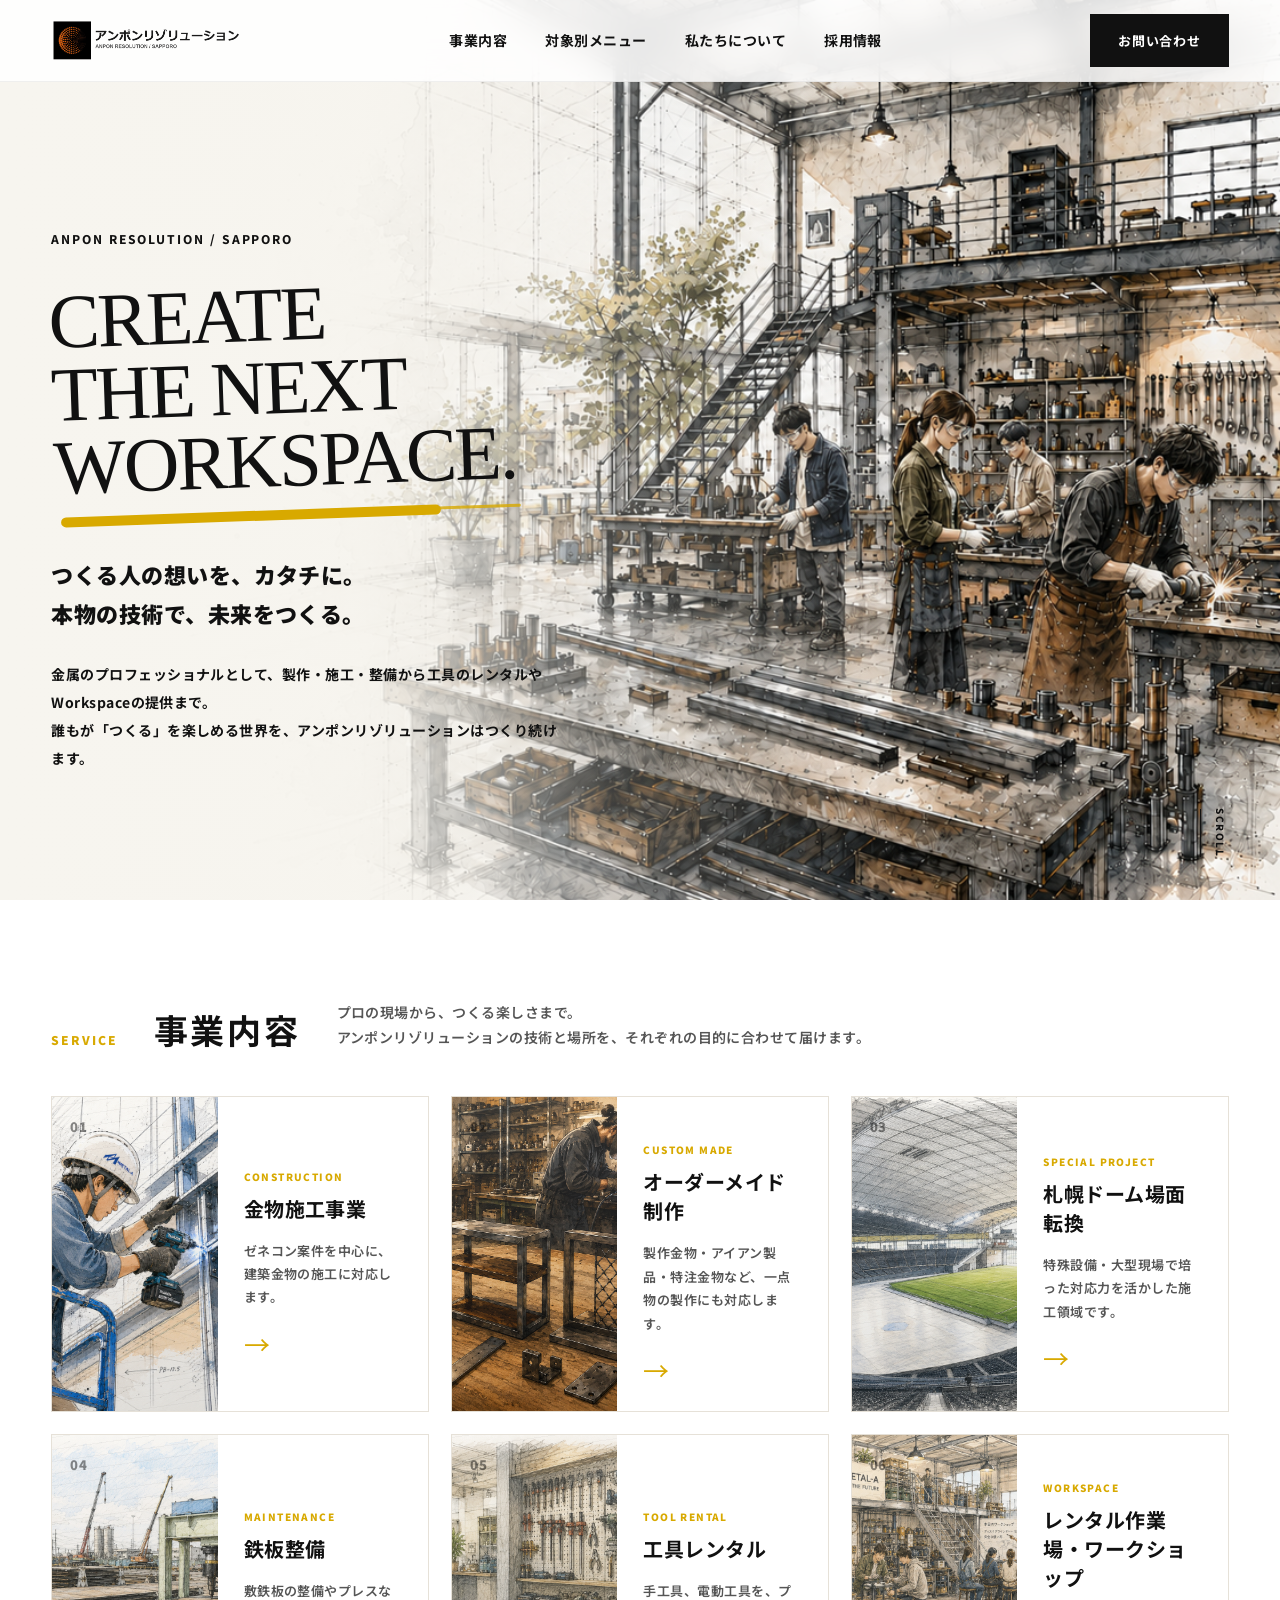
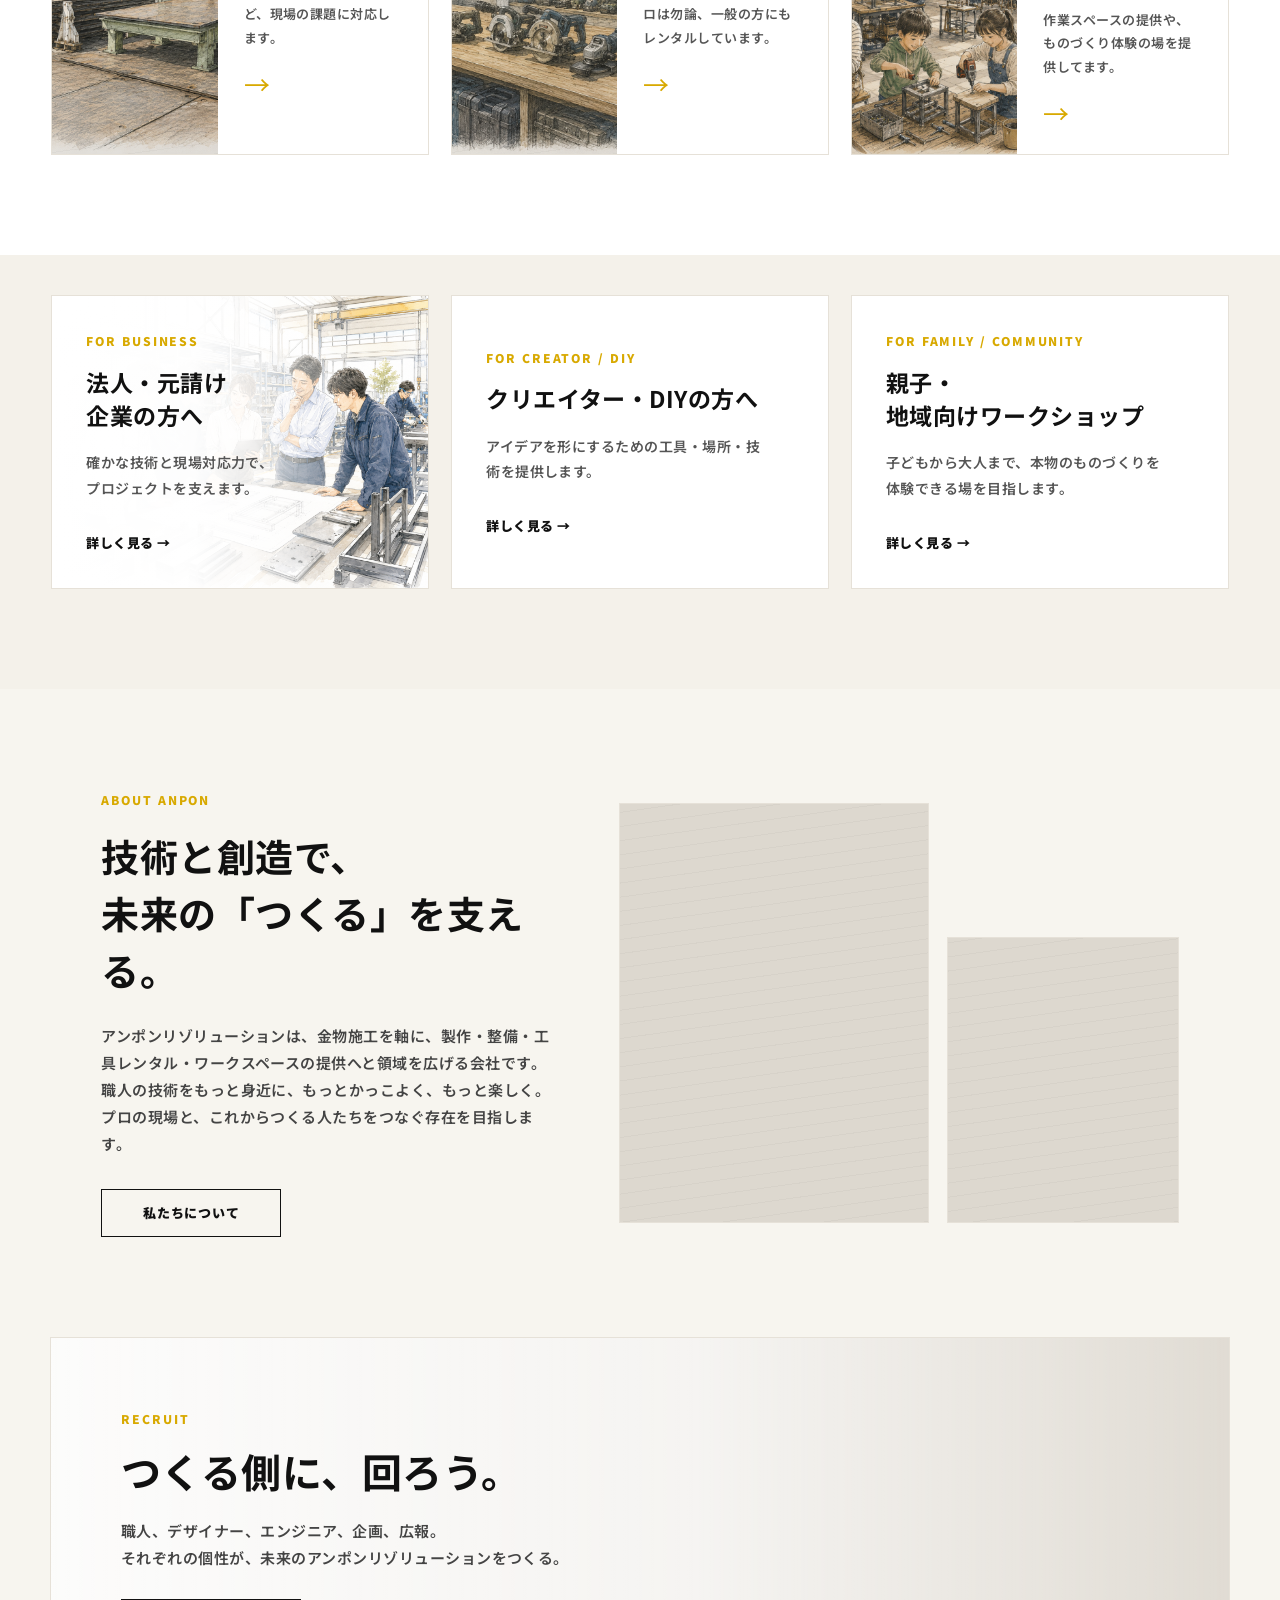
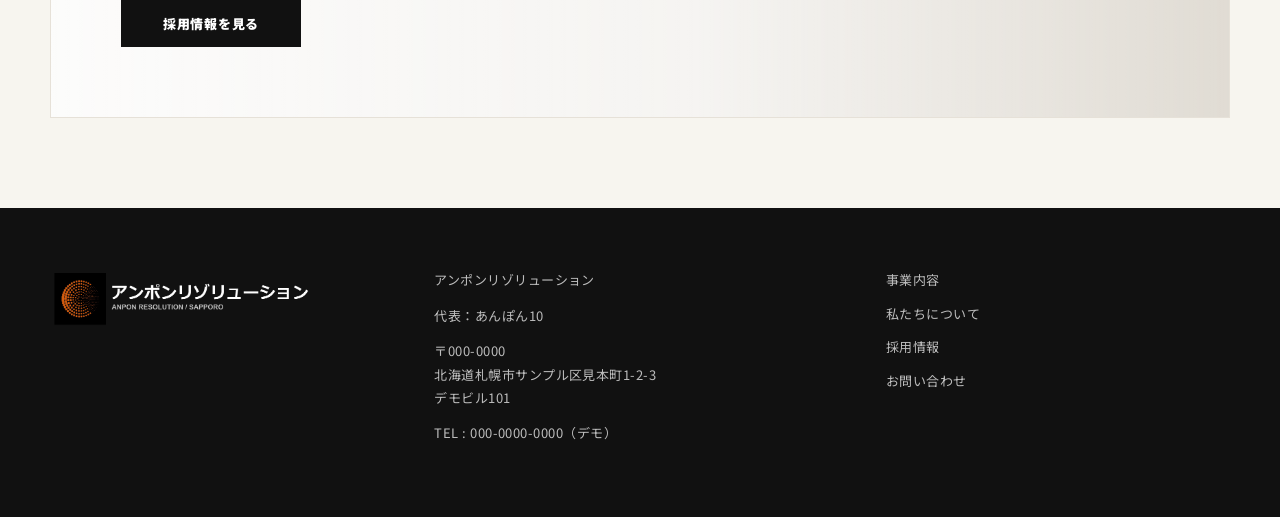
==== index.html @ aea499b9 "Demo corporate site (Anpon Resolution)" ====
<!DOCTYPE html>
<html lang="ja">
<head>
  <meta charset="UTF-8" />
  <meta name="viewport" content="width=device-width, initial-scale=1.0" />

  <title>アンポンリゾリューション | CREATE THE NEXT WORKSPACE</title>
  <meta name="robots" content="noindex">

  <meta
    name="description"
    content="アンポンリゾリューションは、金物施工・オーダーメイド制作・札幌ドーム場面転換・鉄板整備・工具レンタル・レンタル作業場を通じて、つくる人を支える会社です。"
  />

  <!-- Google Fonts -->
  <link rel="preconnect" href="https://fonts.googleapis.com">
  <link rel="preconnect" href="https://fonts.gstatic.com" crossorigin>
  <link
    href="https://fonts.googleapis.com/css2?family=Permanent+Marker&family=Noto+Sans+JP:wght@400;500;700;900&display=swap"
    rel="stylesheet"
  >

  <!-- CSS -->
  <link rel="stylesheet" href="css/base.css" />
  <link rel="stylesheet" href="css/desktop.css" />
  <link rel="stylesheet" href="css/mobile.css" />
</head>

<body>

  <!-- HEADER -->
<header class="site-header">
    <a href="#" class="site-logo">
        <img src="images/logo-header.png" alt="アンポンリゾリューション" class="site-logo__image">
      </a>
  
    <nav class="site-nav">
      <a href="#service">事業内容</a>
      <a href="#audience">対象別メニュー</a>
      <a href="#about">私たちについて</a>
      <a href="#recruit">採用情報</a>
    </nav>
  
    <a href="#contact" class="header-contact">
      お問い合わせ
    </a>
  
    <button class="menu-button" type="button" aria-label="メニューを開く" aria-expanded="false">
      <span></span>
      <span></span>
      <span></span>
    </button>
  </header>
  
  <!-- MOBILE MENU -->
  <div class="mobile-menu" aria-hidden="true">
    <div class="mobile-menu__inner">
      <a href="#service">事業内容</a>
      <a href="#audience">対象別メニュー</a>
      <a href="#about">私たちについて</a>
      <a href="#recruit">採用情報</a>
      <a href="#contact">お問い合わせ</a>
    </div>
  </div>


  <!-- HERO -->
  <main>

    <section class="hero">
      <div class="hero__inner">

        <div class="hero__text">
          <p class="hero__eyebrow">ANPON RESOLUTION / SAPPORO</p>

          <h1 class="hero__title">
            CREATE<br>
            THE NEXT<br>
            WORKSPACE.
          </h1>

          <div class="hero__line"></div>

          <p class="hero__lead">
            つくる人の想いを、カタチに。<br>
            本物の技術で、未来をつくる。
          </p>

          <p class="hero__description">
            金属のプロフェッショナルとして、製作・施工・整備から工具のレンタルやWorkspaceの提供まで。<br>
            誰もが「つくる」を楽しめる世界を、アンポンリゾリューションはつくり続けます。
          </p>
        </div>

        <div class="hero__scroll">
          <span>SCROLL</span>
          <span class="hero__scroll-line"></span>
        </div>

      </div>
    </section>


    <!-- SERVICE -->
    <section id="service" class="section service-section">
      <div class="section-heading">
        <p class="section-label">SERVICE</p>
        <h2>事業内容</h2>
        <p>
          プロの現場から、つくる楽しさまで。<br>
          アンポンリゾリューションの技術と場所を、それぞれの目的に合わせて届けます。
        </p>
      </div>

      <div class="service-grid">

        <a href="#" class="service-card">
          <div class="service-card__number">01</div>
          <div class="service-card__visual service-card__visual--construction"></div>
          <div class="service-card__body">
            <p class="service-card__en">CONSTRUCTION</p>
            <h3>金物施工事業</h3>
            <p>
              ゼネコン案件を中心に、建築金物の施工に対応します。
            </p>
            <span class="card-arrow">→</span>
          </div>
        </a>

        <a href="#" class="service-card">
          <div class="service-card__number">02</div>
          <div class="service-card__visual service-card__visual--custom"></div>
          <div class="service-card__body">
            <p class="service-card__en">CUSTOM MADE</p>
            <h3>オーダーメイド制作</h3>
            <p>
              製作金物・アイアン製品・特注金物など、一点物の製作にも対応します。
            </p>
            <span class="card-arrow">→</span>
          </div>
        </a>

        <a href="#" class="service-card">
          <div class="service-card__number">03</div>
          <div class="service-card__visual service-card__visual--dome"></div>
          <div class="service-card__body">
            <p class="service-card__en">SPECIAL PROJECT</p>
            <h3>札幌ドーム場面転換</h3>
            <p>
              特殊設備・大型現場で培った対応力を活かした施工領域です。
            </p>
            <span class="card-arrow">→</span>
          </div>
        </a>

        <a href="#" class="service-card">
          <div class="service-card__number">04</div>
          <div class="service-card__visual service-card__visual--maintenance"></div>
          <div class="service-card__body">
            <p class="service-card__en">MAINTENANCE</p>
            <h3>鉄板整備</h3>
            <p>
              敷鉄板の整備やプレスなど、現場の課題に対応します。
            </p>
            <span class="card-arrow">→</span>
          </div>
        </a>

        <a href="#" class="service-card">
          <div class="service-card__number">05</div>
          <div class="service-card__visual service-card__visual--tools"></div>
          <div class="service-card__body">
            <p class="service-card__en">TOOL RENTAL</p>
            <h3>工具レンタル</h3>
            <p>
              手工具、電動工具を、プロは勿論、一般の方にもレンタルしています。
            </p>
            <span class="card-arrow">→</span>
          </div>
        </a>

        <a href="#" class="service-card">
          <div class="service-card__number">06</div>
          <div class="service-card__visual service-card__visual--workspace"></div>
          <div class="service-card__body">
            <p class="service-card__en">WORKSPACE</p>
            <h3>レンタル作業場・ワークショップ</h3>
            <p>
              作業スペースの提供や、ものづくり体験の場を提供してます。
            </p>
            <span class="card-arrow">→</span>
          </div>
        </a>

      </div>
    </section>


    <!-- AUDIENCE -->
    <section id="audience" class="section audience-section">
      <div class="audience-grid">

        <a href="#" class="audience-card audience-card--business">
            <p class="section-label">FOR BUSINESS</p>
            <h3>法人・元請け<br>企業の方へ</h3>
            <p>
              確かな技術と現場対応力で、<br>
              プロジェクトを支えます。
            </p>
            <span>詳しく見る →</span>
          </a>

        <a href="#" class="audience-card audience-card--creator">
          <p class="section-label">FOR CREATOR / DIY</p>
          <h3>クリエイター・DIYの方へ</h3>
          <p>
            アイデアを形にするための工具・場所・技術を提供します。
          </p>
          <span>詳しく見る →</span>
        </a>

        <a href="#" class="audience-card audience-card--family">
          <p class="section-label">FOR FAMILY / COMMUNITY</p>
          <h3>親子・地域向けワークショップ</h3>
          <p>
            子どもから大人まで、本物のものづくりを体験できる場を目指します。
          </p>
          <span>詳しく見る →</span>
        </a>

      </div>
    </section>


    <!-- ABOUT -->
    <section id="about" class="section about-section">
      <div class="about-text">
        <p class="section-label">ABOUT ANPON</p>
        <h2>
          技術と創造で、<br>
          未来の「つくる」を支える。
        </h2>
        <p>
          アンポンリゾリューションは、金物施工を軸に、製作・整備・工具レンタル・ワークスペースの提供へと領域を広げる会社です。
          職人の技術をもっと身近に、もっとかっこよく、もっと楽しく。
          プロの現場と、これからつくる人たちをつなぐ存在を目指します。
        </p>
        <a href="#" class="button-outline">私たちについて</a>
      </div>

      <div class="about-visual">
        <div class="about-visual__large"></div>
        <div class="about-visual__small"></div>
      </div>
    </section>


    <!-- RECRUIT -->
    <section id="recruit" class="section recruit-section">
      <div class="recruit-text">
        <p class="section-label">RECRUIT</p>
        <h2>つくる側に、回ろう。</h2>
        <p>
          職人、デザイナー、エンジニア、企画、広報。<br>
          それぞれの個性が、未来のアンポンリゾリューションをつくる。
        </p>
        <a href="#" class="button-dark">採用情報を見る</a>
      </div>
    </section>

  </main>


  <!-- FOOTER -->
  <footer id="contact" class="site-footer">
    <div class="footer-brand">
        <img src="images/logo-footer.png" alt="アンポンリゾリューション" class="footer-logo-image">
      </div>

    <div class="footer-info">
      <p>アンポンリゾリューション</p>
      <p>代表：あんぽん10</p>
      <p>
        〒000-0000<br>
        北海道札幌市サンプル区見本町1-2-3<br>
        デモビル101
      </p>
      <p>TEL : 000-0000-0000（デモ）</p>
    </div>

    <div class="footer-links">
      <a href="#service">事業内容</a>
      <a href="#about">私たちについて</a>
      <a href="#recruit">採用情報</a>
      <a href="#contact">お問い合わせ</a>
    </div>
  </footer>

  <script>
    const menuButton = document.querySelector('.menu-button');
    const mobileMenu = document.querySelector('.mobile-menu');
    const mobileMenuLinks = document.querySelectorAll('.mobile-menu a');
  
    menuButton.addEventListener('click', () => {
      const isOpen = menuButton.classList.toggle('is-open');
  
      mobileMenu.classList.toggle('is-open', isOpen);
      menuButton.setAttribute('aria-expanded', isOpen);
      mobileMenu.setAttribute('aria-hidden', !isOpen);
    });
  
    mobileMenuLinks.forEach((link) => {
      link.addEventListener('click', () => {
        menuButton.classList.remove('is-open');
        mobileMenu.classList.remove('is-open');
        menuButton.setAttribute('aria-expanded', 'false');
        mobileMenu.setAttribute('aria-hidden', 'true');
      });
    });
  </script>

</body>
</html>
---- css/base.css ----
/* =========================
   BASE SETTINGS
========================= */

:root{
    --color-black:#111111;
    --color-dark:#1b1b1b;
    --color-gray:#666666;
    --color-light:#f7f5ef;
    --color-white:#ffffff;
    --color-line:#e6e1d8;
    --color-accent:#d8a900;
  
    --font-en:'Permanent Marker', cursive;
    --font-ja:'Noto Sans JP', sans-serif;
  
    --header-height:82px;
    --inner-width:1180px;
  }
  
  *{
    margin:0;
    padding:0;
    box-sizing:border-box;
  }
  
  html{
    scroll-behavior:smooth;
  }
  
  body{
    font-family:var(--font-ja);
    color:var(--color-black);
    background:var(--color-light);
    line-height:1.8;
    letter-spacing:0.03em;
  }
  
  img{
    max-width:100%;
    display:block;
  }
  
  a{
    color:inherit;
    text-decoration:none;
  }
  
  main{
    overflow:hidden;
  }
  
  
  /* =========================
     HEADER
  ========================= */
  
  .site-header{
    position:fixed;
    top:0;
    left:0;
    width:100%;
    height:var(--header-height);
    padding:0 4vw;
    display:flex;
    justify-content:space-between;
    align-items:center;
    z-index:1000;
    background:rgba(255,255,255,0.86);
    backdrop-filter:blur(16px);
    border-bottom:1px solid rgba(0,0,0,0.06);
  }
  
  .site-logo{
    display:flex;
    align-items:flex-end;
    gap:12px;
  }
  
  .site-logo__main{
    font-size:28px;
    font-weight:900;
    letter-spacing:0.08em;
    line-height:1;
  }
  
  .site-logo__sub{
    font-size:10px;
    font-weight:700;
    letter-spacing:0.08em;
    line-height:1.1;
  }
  
  .site-nav{
    display:flex;
    gap:38px;
    align-items:center;
    font-size:14px;
    font-weight:700;
  }
  
  .site-nav a{
    position:relative;
  }
  
  .site-nav a::after{
    content:'';
    position:absolute;
    left:0;
    bottom:-6px;
    width:0;
    height:2px;
    background:var(--color-accent);
    transition:0.3s;
  }
  
  .site-nav a:hover::after{
    width:100%;
  }
  
  .header-contact{
    padding:15px 28px;
    background:var(--color-black);
    color:var(--color-white);
    font-size:13px;
    font-weight:700;
    letter-spacing:0.06em;
    transition:0.3s;
  }
  
  .header-contact:hover{
    background:#333;
  }
  
  
  /* =========================
     HERO
  ========================= */
  
  .hero{
    min-height:100vh;
    padding-top:var(--header-height);
    position:relative;
    background:
      linear-gradient(
        90deg,
        rgba(247,245,239,1) 0%,
        rgba(247,245,239,0.92) 28%,
        rgba(247,245,239,0.25) 48%,
        rgba(247,245,239,0) 72%
      ),
      url('../images/hero-bg.png') center right / cover no-repeat;
  }
  
  .hero__inner{
    min-height:calc(100vh - var(--header-height));
    width:min(100%, 1440px);
    margin:0 auto;
    padding:8vh 4vw 6vh;
    position:relative;
    display:flex;
    align-items:center;
  }
  
  .hero__text{
    width:min(520px, 42vw);
    position:relative;
    z-index:2;
  }
  
  .hero__eyebrow{
    font-size:12px;
    font-weight:800;
    letter-spacing:0.16em;
    margin-bottom:28px;
  }
  
  .hero__title{
    font-family:var(--font-en);
    font-size:clamp(52px, 6vw, 92px);
    line-height:0.95;
    letter-spacing:-0.03em;
    font-weight:400;
    transform:rotate(-2deg);
  }
  
  .hero__line{
    width:min(380px, 80%);
    height:10px;
    margin:14px 0 34px 10px;
    background:var(--color-accent);
    border-radius:999px;
    transform:rotate(-2deg);
    position:relative;
  }
  
  .hero__line::after{
    content:'';
    position:absolute;
    right:-80px;
    top:2px;
    width:120px;
    height:3px;
    background:var(--color-accent);
    border-radius:999px;
    opacity:0.8;
  }
  
  .hero__lead{
    font-size:22px;
    font-weight:900;
    line-height:1.8;
    margin-bottom:26px;
  }
  
  .hero__description{
    font-size:14px;
    font-weight:700;
    line-height:2;
    max-width:520px;
  }
  
  .hero__scroll{
    position:absolute;
    right:4vw;
    bottom:42px;
    display:flex;
    flex-direction:column;
    align-items:center;
    gap:10px;
    font-size:10px;
    font-weight:800;
    letter-spacing:0.16em;
    writing-mode:vertical-rl;
  }
  
  .hero__scroll-line{
    width:1px;
    height:48px;
    background:var(--color-black);
  }
  
  
  /* =========================
     COMMON SECTION
  ========================= */
  
  .section{
    padding:100px 4vw;
  }
  
  .section-heading{
    width:min(100%, var(--inner-width));
    margin:0 auto 46px;
    display:flex;
    align-items:flex-end;
    gap:36px;
  }
  
  .section-label{
    color:var(--color-accent);
    font-size:12px;
    font-weight:900;
    letter-spacing:0.16em;
  }
  
  .section-heading h2{
    font-size:34px;
    line-height:1.2;
    letter-spacing:0.08em;
  }
  
  .section-heading > p:last-child{
    font-size:14px;
    font-weight:600;
    color:#555;
  }
  
  
  /* =========================
     SERVICE
  ========================= */
  
  .service-section{
    background:var(--color-white);
  }
  
  .service-grid{
    width:min(100%, var(--inner-width));
    margin:0 auto;
    display:grid;
    grid-template-columns:repeat(3, 1fr);
    gap:22px;
  }
  
  .service-card{
    min-height:310px;
    background:var(--color-white);
    border:1px solid var(--color-line);
    display:grid;
    grid-template-columns:44% 56%;
    position:relative;
    overflow:hidden;
    transition:0.35s;
  }
  
  .service-card:hover{
    transform:translateY(-6px);
    box-shadow:0 24px 60px rgba(0,0,0,0.08);
  }
  
  .service-card__number{
    position:absolute;
    top:18px;
    left:18px;
    z-index:2;
    font-size:13px;
    font-weight:900;
    color:rgba(0,0,0,0.45);
  }
  
  .service-card__visual{
    min-height:100%;
    background:
      linear-gradient(135deg, rgba(255,255,255,0.3), rgba(0,0,0,0.08)),
      #d9d5cc;
    position:relative;
  }
  
  .service-card__visual::before{
    content:'';
    position:absolute;
    inset:0;
    background:
      linear-gradient(120deg, transparent 0%, rgba(0,0,0,0.08) 100%),
      repeating-linear-gradient(
        -8deg,
        rgba(0,0,0,0.08) 0,
        rgba(0,0,0,0.08) 1px,
        transparent 1px,
        transparent 12px
      );
    opacity:0.35;
  }
  
  .service-card__visual--construction{
    background:
      linear-gradient(rgba(255,255,255,0.08), rgba(0,0,0,0.08)),
      url('../images/service-construction.png') center / cover no-repeat;
  }
  
  .service-card__visual--custom{
    background:
      linear-gradient(rgba(255,255,255,0.18), rgba(0,0,0,0.04)),
      url('../images/service-custom.png') center 20% / cover no-repeat;
  }
  
  .service-card__visual--dome{
    background:
      linear-gradient(rgba(255,255,255,0.10), rgba(0,0,0,0.08)),
      url('../images/service-dome.png') center / cover no-repeat;
  }
  
  .service-card__visual--maintenance{
    background:
      linear-gradient(rgba(255,255,255,0.12), rgba(0,0,0,0.08)),
      url('../images/service-maintenance.png') center 20% / cover no-repeat;
  }
  
  .service-card__visual--tools{
    background:
      linear-gradient(rgba(255,255,255,0.12), rgba(0,0,0,0.06)),
      url('../images/service-tools.png') center / cover no-repeat;
  }
  
  .service-card__visual--workspace{
    background:
      linear-gradient(rgba(255,255,255,0.10), rgba(0,0,0,0.08)),
      url("../images/service-workspace.png") center 50% / cover no-repeat;
  }
  
  .service-card__body{
    padding:44px 26px 28px;
    display:flex;
    flex-direction:column;
    justify-content:center;
  }
  
  .service-card__en{
    font-size:10px;
    font-weight:900;
    color:var(--color-accent);
    letter-spacing:0.14em;
    margin-bottom:8px;
  }
  
  .service-card h3{
    font-size:20px;
    line-height:1.45;
    margin-bottom:16px;
  }
  
  .service-card__body p:not(.service-card__en){
    font-size:13px;
    font-weight:600;
    color:#555;
  }
  
  .card-arrow{
    margin-top:22px;
    color:var(--color-accent);
    font-size:26px;
    line-height:1;
  }
  
  
  /* =========================
     AUDIENCE
  ========================= */
  
  .audience-section{
    background:#f4f1ea;
    padding-top:40px;
  }
  
  .audience-grid{
    width:min(100%, var(--inner-width));
    margin:0 auto;
    display:grid;
    grid-template-columns:repeat(auto-fit, minmax(min(100%, 340px), 1fr));
    gap:22px;
  }
  
  .audience-card{
    min-height:260px;
    padding:34px;
    background:var(--color-white);
    border:1px solid var(--color-line);
    position:relative;
    overflow:hidden;
    transition:0.35s;
    display:flex;
    flex-direction:column;
    justify-content:center;
    isolation:isolate;
  }
  
  .audience-card > *{
    position: relative;
    z-index: 2;
  }

  .audience-card--business > *{
    max-width:58%;
  }

  .audience-card--business::before{
    content:"";
    position:absolute;
    inset:0;
    background:url('../images/target-business.png') 62% center / cover no-repeat;
    z-index:0;
  }
  
  .audience-card--business::after{
    content:"";
    position:absolute;
    inset:0;
    background:linear-gradient(
      90deg,
      rgba(255,255,255,1.00) 0%,
      rgba(255,255,255,0.99) 38%,
      rgba(255,255,255,0.86) 54%,
      rgba(255,255,255,0.45) 68%,
      rgba(255,255,255,0.00) 82%
    );
    z-index:1;
    pointer-events:none;
  }

  .audience-card:hover{
    transform:translateY(-5px);
    box-shadow:0 22px 54px rgba(0,0,0,0.08);
  }
  
  .audience-card h3{
    margin:14px 0 18px;
    font-size:clamp(21px, 1.8vw, 23px);
    line-height:1.45;
    word-break:keep-all;
  }
  
  .audience-card p:not(.section-label){
    font-size:14px;
    font-weight:600;
    color:#555;
    max-width:280px;
  }
  
  .audience-card span{
    display:inline-block;
    margin-top:30px;
    font-size:13px;
    font-weight:900;
  }
  
  @media (max-width: 1100px){
    .audience-grid{
      grid-template-columns:1fr;
      max-width:860px;
    }
  
    .audience-card{
      min-height:240px;
    }
  
    .audience-card--business > *{
      max-width:340px;
    }
  
    .audience-card--business::before{
      background:url('../images/target-business.png') 30% center / cover no-repeat;
    }
  
    .audience-card--business::after{
      background:linear-gradient(
        90deg,
        rgba(255,255,255,1.00) 0%,
        rgba(255,255,255,0.98) 30%,
        rgba(255,255,255,0.78) 43%,
        rgba(255,255,255,0.28) 56%,
        rgba(255,255,255,0.00) 70%
      );
    }
  }

  
  /* =========================
     ABOUT
  ========================= */
  
  .about-section{
    width:min(100%, var(--inner-width));
    margin:0 auto;
    display:grid;
    grid-template-columns:0.9fr 1.1fr;
    gap:60px;
    align-items:center;
  }
  
  .about-text h2{
    font-size:38px;
    line-height:1.5;
    margin:16px 0 24px;
  }
  
  .about-text > p:not(.section-label){
    font-size:15px;
    font-weight:600;
    color:#444;
    margin-bottom:32px;
  }
  
  .button-outline,
  .button-dark{
    display:inline-flex;
    align-items:center;
    justify-content:center;
    min-width:180px;
    height:48px;
    border:1px solid var(--color-black);
    font-size:13px;
    font-weight:900;
    letter-spacing:0.06em;
  }
  
  .button-outline:hover{
    background:var(--color-black);
    color:var(--color-white);
  }
  
  .button-dark{
    background:var(--color-black);
    color:var(--color-white);
  }
  
  .button-dark:hover{
    background:#333;
  }
  
  .about-visual{
    display:grid;
    grid-template-columns:1fr 0.75fr;
    gap:18px;
    min-height:420px;
  }
  
  .about-visual__large,
  .about-visual__small{
    background:#ddd8cf;
    border:1px solid var(--color-line);
    position:relative;
    overflow:hidden;
  }
  
  .about-visual__large::before,
  .about-visual__small::before{
    content:'';
    position:absolute;
    inset:0;
    background:
      repeating-linear-gradient(
        -8deg,
        rgba(0,0,0,0.08) 0,
        rgba(0,0,0,0.08) 1px,
        transparent 1px,
        transparent 14px
      );
    opacity:0.35;
  }
  
  .about-visual__small{
    align-self:end;
    height:68%;
  }
  
  
  /* =========================
     RECRUIT
  ========================= */
  
  .recruit-section{
    width:min(100%, var(--inner-width));
    margin:0 auto 90px;
    padding:70px 70px;
    background:
      linear-gradient(90deg, rgba(255,255,255,0.92) 0%, rgba(255,255,255,0.72) 55%, rgba(255,255,255,0.1) 100%),
      #ddd8cf;
    border:1px solid var(--color-line);
  }
  
  .recruit-text h2{
    font-size:40px;
    line-height:1.4;
    margin:14px 0 18px;
  }
  
  .recruit-text p:not(.section-label){
    font-size:15px;
    font-weight:600;
    color:#444;
    margin-bottom:28px;
  }
  
  
  /* =========================
     FOOTER
  ========================= */
  
  .site-footer{
    background:var(--color-black);
    color:var(--color-white);
    padding:60px 4vw;
    display:grid;
    grid-template-columns:1fr 1.2fr 1fr;
    gap:40px;
  }
  
  .footer-logo{
    font-size:30px;
    font-weight:900;
    letter-spacing:0.08em;
    line-height:1;
    margin-bottom:10px;
  }
  
  .footer-brand p:last-child,
  .footer-info,
  .footer-links{
    font-size:13px;
    color:rgba(255,255,255,0.72);
  }
  
  .footer-info p{
    margin-bottom:12px;
  }
  
  .footer-links{
    display:flex;
    flex-direction:column;
    gap:10px;
  }
  
  .footer-links a:hover{
    color:var(--color-accent);
  }

  /* =========================
   MOBILE MENU BASE
========================= */

.menu-button{
    display:none;
    width:44px;
    height:44px;
    border:1px solid rgba(0,0,0,0.12);
    background:var(--color-black);
    cursor:pointer;
    align-items:center;
    justify-content:center;
    flex-direction:column;
    gap:5px;
    z-index:1001;
  }
  
  .menu-button span{
    width:20px;
    height:2px;
    background:var(--color-white);
    border-radius:999px;
    transition:0.3s;
  }
  
  .menu-button.is-open span:nth-child(1){
    transform:translateY(7px) rotate(45deg);
  }
  
  .menu-button.is-open span:nth-child(2){
    opacity:0;
  }
  
  .menu-button.is-open span:nth-child(3){
    transform:translateY(-7px) rotate(-45deg);
  }
  
  .mobile-menu{
    display:none;
  }

  /* =========================
   LOGO IMAGE
========================= */

.site-logo__image{
    width:190px;
    height:auto;
    display:block;
  }
  
  .footer-logo-image{
    width:260px;
    height:auto;
    display:block;
  }
---- css/desktop.css ----
/* =========================
   DESKTOP STYLE
   PC・タブレット横幅用の調整
========================= */


/* =========================
   1200px以上：PCワイド
========================= */

@media screen and (min-width: 1200px){

    .site-header{
      height:82px;
      padding:0 4vw;
    }
  
    .site-logo{
      flex-shrink:0;
    }
  
    .site-logo__main,
    .site-logo__sub,
    .site-nav a,
    .header-contact{
      white-space:nowrap;
    }
  
    .site-nav{
      flex:1;
      justify-content:center;
      gap:38px;
    }
  
    .header-contact{
      flex-shrink:0;
    }
  
    .hero{
      background-position:center right;
    }
  
    .hero__text{
      width:min(520px, 42vw);
    }
  }
  
  
  /* =========================
     1024px〜1199px：PC標準〜少し狭め
  ========================= */
  
  @media screen and (min-width: 1024px) and (max-width: 1199px){
  
    .site-header{
      height:76px;
      padding:0 3vw;
    }
  
    .site-logo{
      flex-shrink:0;
    }
  
    .site-logo__main{
      font-size:24px;
      white-space:nowrap;
    }
  
    .site-logo__sub{
      display:none;
    }
  
    .site-nav{
      flex:1;
      justify-content:center;
      gap:24px;
      font-size:12px;
      white-space:nowrap;
    }
  
    .site-nav a{
      white-space:nowrap;
    }
  
    .header-contact{
      flex-shrink:0;
      padding:12px 20px;
      font-size:12px;
      white-space:nowrap;
    }
  
    .hero{
      background-position:center right;
    }
  
    .hero__inner{
      padding-left:4vw;
      padding-right:4vw;
    }
  
    .hero__text{
      width:44vw;
    }
  
    .hero__title{
      font-size:clamp(54px, 5.8vw, 74px);
    }
  
    .hero__lead{
      font-size:19px;
    }
  
    .hero__description{
      font-size:13px;
    }
  
    .service-grid{
      grid-template-columns:repeat(3, 1fr);
      gap:18px;
    }
  
    .service-card{
      grid-template-columns:1fr;
    }
  
    .service-card__visual{
      min-height:170px;
    }
  
    .service-card__body{
      padding:34px 24px 28px;
    }
  }
  
  
  /* =========================
     769px〜1023px：狭めPC・タブレット横
  ========================= */
  
  @media screen and (min-width: 769px) and (max-width: 1023px){
  
    .site-header{
      height:72px;
      padding:0 28px;
    }
  
    .site-logo{
      flex-shrink:0;
    }
  
    .site-logo__main{
      font-size:22px;
      white-space:nowrap;
    }
  
    .site-logo__sub{
      display:none;
    }
  
    .site-nav{
      flex:1;
      justify-content:flex-end;
      gap:18px;
      font-size:11px;
      white-space:nowrap;
    }
  
    .site-nav a{
      white-space:nowrap;
    }
  
    .header-contact{
      display:none;
    }
  
    .hero{
      background-position:center right;
    }
  
    .hero__inner{
      padding:7vh 32px 6vh;
    }
  
    .hero__text{
      width:48vw;
      max-width:440px;
    }
  
    .hero__eyebrow{
      font-size:10px;
      margin-bottom:20px;
    }
  
    .hero__title{
      font-size:clamp(46px, 6vw, 64px);
    }
  
    .hero__line{
      width:260px;
      height:8px;
      margin-bottom:28px;
    }
  
    .hero__lead{
      font-size:17px;
    }
  
    .hero__description{
      font-size:12px;
      line-height:1.9;
    }
  
    .section{
      padding:82px 32px;
    }
  
    .section-heading{
      display:block;
    }
  
    .section-heading h2{
      margin:8px 0 14px;
    }
  
    .service-grid{
      grid-template-columns:repeat(2, 1fr);
      gap:18px;
    }
  
    .service-card{
      grid-template-columns:1fr;
    }
  
    .service-card__visual{
      min-height:160px;
    }
  
    .audience-grid{
      grid-template-columns:1fr;
    }
  
    .about-section{
      grid-template-columns:1fr;
      gap:42px;
    }
  
    .recruit-section{
      padding:58px 48px;
    }
  
    .site-footer{
      grid-template-columns:1fr 1fr;
    }
  }
---- css/mobile.css ----
/* =========================
   MOBILE STYLE
   スマホ専用の調整
========================= */

@media screen and (max-width: 1100px){

    :root{
      --header-height:64px;
    }
  
    body{
      font-size:14px;
      line-height:1.75;
    }
  
  
    /* =========================
       HEADER
    ========================= */
  
    .site-header{
      height:var(--header-height);
      padding:0 20px;
      background:rgba(255,255,255,0.92);
    }
  
    .site-logo{
      gap:8px;
    }
  
    .site-logo__main{
      font-size:21px;
      letter-spacing:0.08em;
    }
  
    .site-logo__sub{
      display:none;
    }
  
    .site-nav{
      display:none;
    }
  
    .header-contact{
      padding:10px 14px;
      font-size:11px;
    }
  
  
    /* =========================
       HERO
    ========================= */
  
    .hero{
      min-height:100svh;
      padding-top:var(--header-height);
  
      background:
        linear-gradient(
          180deg,
          rgba(247,245,239,0.96) 0%,
          rgba(247,245,239,0.82) 35%,
          rgba(247,245,239,0.28) 70%,
          rgba(247,245,239,0.08) 100%
        ),
        url('../images/hero-bg.png') center right / cover no-repeat;
    }
  
    .hero__inner{
      min-height:calc(100svh - var(--header-height));
      padding:54px 22px 46px;
      align-items:flex-start;
    }
  
    .hero__text{
      width:100%;
      max-width:360px;
    }
  
    .hero__eyebrow{
      font-size:10px;
      margin-bottom:22px;
    }
  
    .hero__title{
      font-size:clamp(42px, 15vw, 62px);
      line-height:0.95;
      letter-spacing:-0.03em;
    }
  
    .hero__line{
      width:230px;
      height:7px;
      margin:12px 0 28px 6px;
    }
  
    .hero__line::after{
      width:70px;
      right:-52px;
    }
  
    .hero__lead{
      font-size:18px;
      line-height:1.75;
      margin-bottom:22px;
    }
  
    .hero__description{
      font-size:12.5px;
      line-height:1.9;
      max-width:330px;
    }
  
    .hero__scroll{
      display:none;
    }
  
  
    /* =========================
       COMMON SECTION
    ========================= */
  
    .section{
      padding:68px 20px;
    }
  
    .section-heading{
      display:block;
      margin-bottom:32px;
    }
  
    .section-label{
      font-size:11px;
      margin-bottom:8px;
    }
  
    .section-heading h2{
      font-size:28px;
      margin-bottom:14px;
    }
  
    .section-heading > p:last-child{
      font-size:13px;
      line-height:1.9;
    }
  
    .section-heading br{
      display:none;
    }
  
  
    /* =========================
       SERVICE
    ========================= */
  
    .service-grid{
      grid-template-columns:1fr;
      gap:16px;
    }
  
    .service-card{
      min-height:190px;
      grid-template-columns:38% 62%;
    }
  
    .service-card__number{
      top:14px;
      left:14px;
      font-size:12px;
    }
  
    .service-card__body{
      padding:34px 20px 24px;
    }
  
    .service-card__en{
      font-size:9px;
    }
  
    .service-card h3{
      font-size:17px;
      margin-bottom:10px;
    }
  
    .service-card__body p:not(.service-card__en){
      font-size:12px;
      line-height:1.75;
    }
  
    .card-arrow{
      margin-top:16px;
      font-size:22px;
    }
  
  
    /* =========================
       AUDIENCE
    ========================= */
  
    .audience-section{
      padding-top:20px;
    }
  
    .audience-grid{
      grid-template-columns:1fr;
      gap:16px;
    }
  
    .audience-card{
      min-height:auto;
      padding:28px 24px;
    }
  
    .audience-card h3{
      font-size:21px;
    }
  
    .audience-card p:not(.section-label){
      font-size:13px;
    }
  
  
    /* =========================
       ABOUT
    ========================= */
  
    .about-section{
      display:block;
      padding:68px 20px;
    }
  
    .about-text h2{
      font-size:30px;
      line-height:1.45;
    }
  
    .about-text > p:not(.section-label){
      font-size:13.5px;
    }
  
    .about-visual{
      margin-top:34px;
      min-height:300px;
      grid-template-columns:1fr 0.7fr;
    }
  
  
    /* =========================
       RECRUIT
    ========================= */
  
    .recruit-section{
      margin:0 20px 68px;
      padding:42px 24px;
    }
  
    .recruit-text h2{
      font-size:30px;
    }
  
    .recruit-text p:not(.section-label){
      font-size:13.5px;
    }
  
  
    /* =========================
       FOOTER
    ========================= */
  
    .site-footer{
      grid-template-columns:1fr;
      padding:48px 22px;
      gap:28px;
    }
  
    .footer-logo{
      font-size:26px;
    }
  }
  
  
  /* かなり小さいスマホ用 */
  @media screen and (max-width: 420px){
  
    .header-contact{
      display:none;
    }
  
    .hero__inner{
      padding-top:44px;
    }
  
    .hero__title{
      font-size:42px;
    }
  
    .hero__line{
      width:200px;
    }
  
    .hero__lead{
      font-size:17px;
    }
  
    .hero__description{
      font-size:12px;
    }
  
    .service-card{
      grid-template-columns:1fr;
    }
  
    .service-card__visual{
      min-height:150px;
    }
  
    .service-card__body{
      padding:24px 20px 26px;
    }
  }

  /* =========================
   MOBILE DRAWER MENU
========================= */

@media screen and (max-width:1100px){

    site-nav,
    .header-contact{
      display:none;
    }
  
    .menu-button{
      display:flex;
    }
  
    .mobile-menu{
      display:block;
      position:fixed;
      top:var(--header-height);
      left:0;
      width:100%;
      background:rgba(255,255,255,0.96);
      backdrop-filter:blur(16px);
      border-bottom:1px solid rgba(0,0,0,0.08);
      z-index:999;
      transform:translateY(-120%);
      opacity:0;
      pointer-events:none;
      transition:0.35s ease;
    }
  
    .mobile-menu.is-open{
      transform:translateY(0);
      opacity:1;
      pointer-events:auto;
    }
  
    .mobile-menu__inner{
      padding:28px 22px 34px;
      display:grid;
      gap:18px;
    }
  
    .mobile-menu a{
      font-size:15px;
      font-weight:900;
      letter-spacing:0.08em;
      padding-bottom:14px;
      border-bottom:1px solid rgba(0,0,0,0.08);
    }
  
    .mobile-menu a:last-child{
      display:inline-flex;
      align-items:center;
      justify-content:center;
      width:180px;
      height:46px;
      margin-top:8px;
      background:var(--color-black);
      color:var(--color-white);
      border-bottom:none;
      font-size:13px;
    }
  }
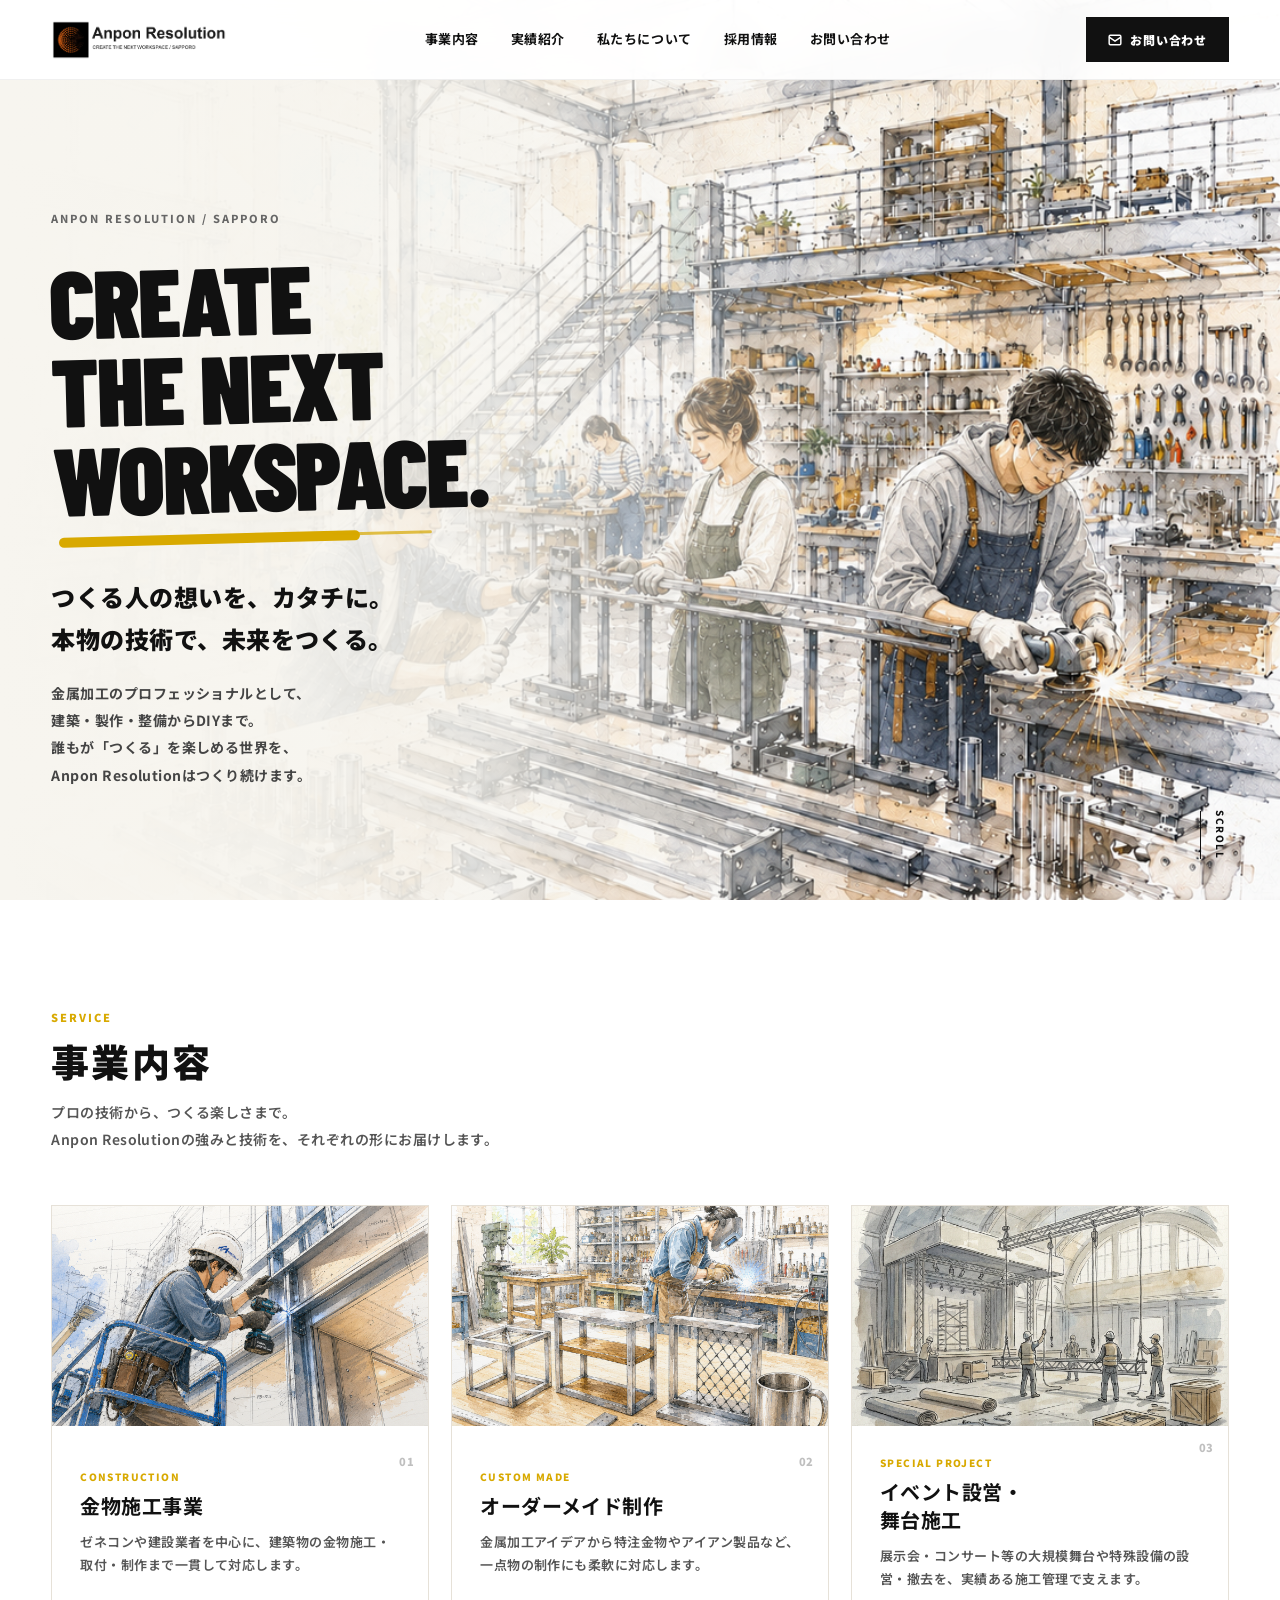
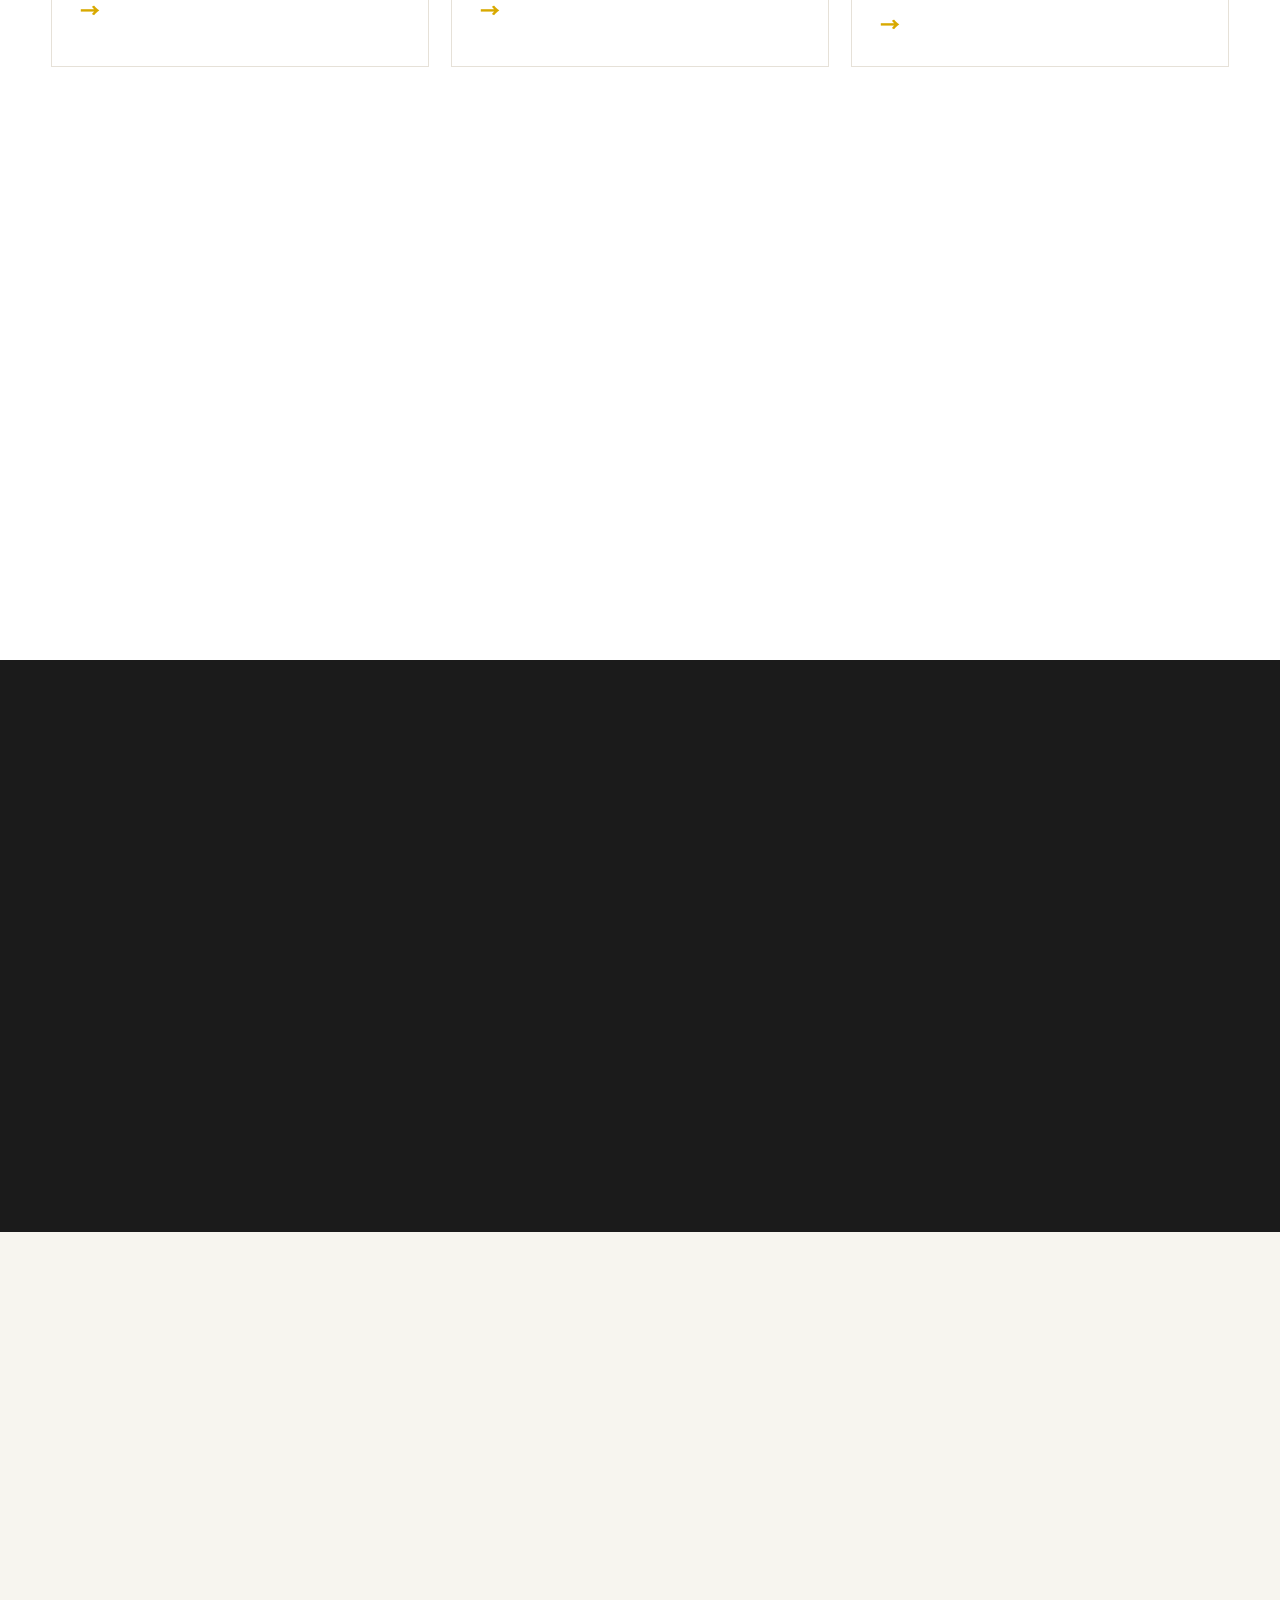
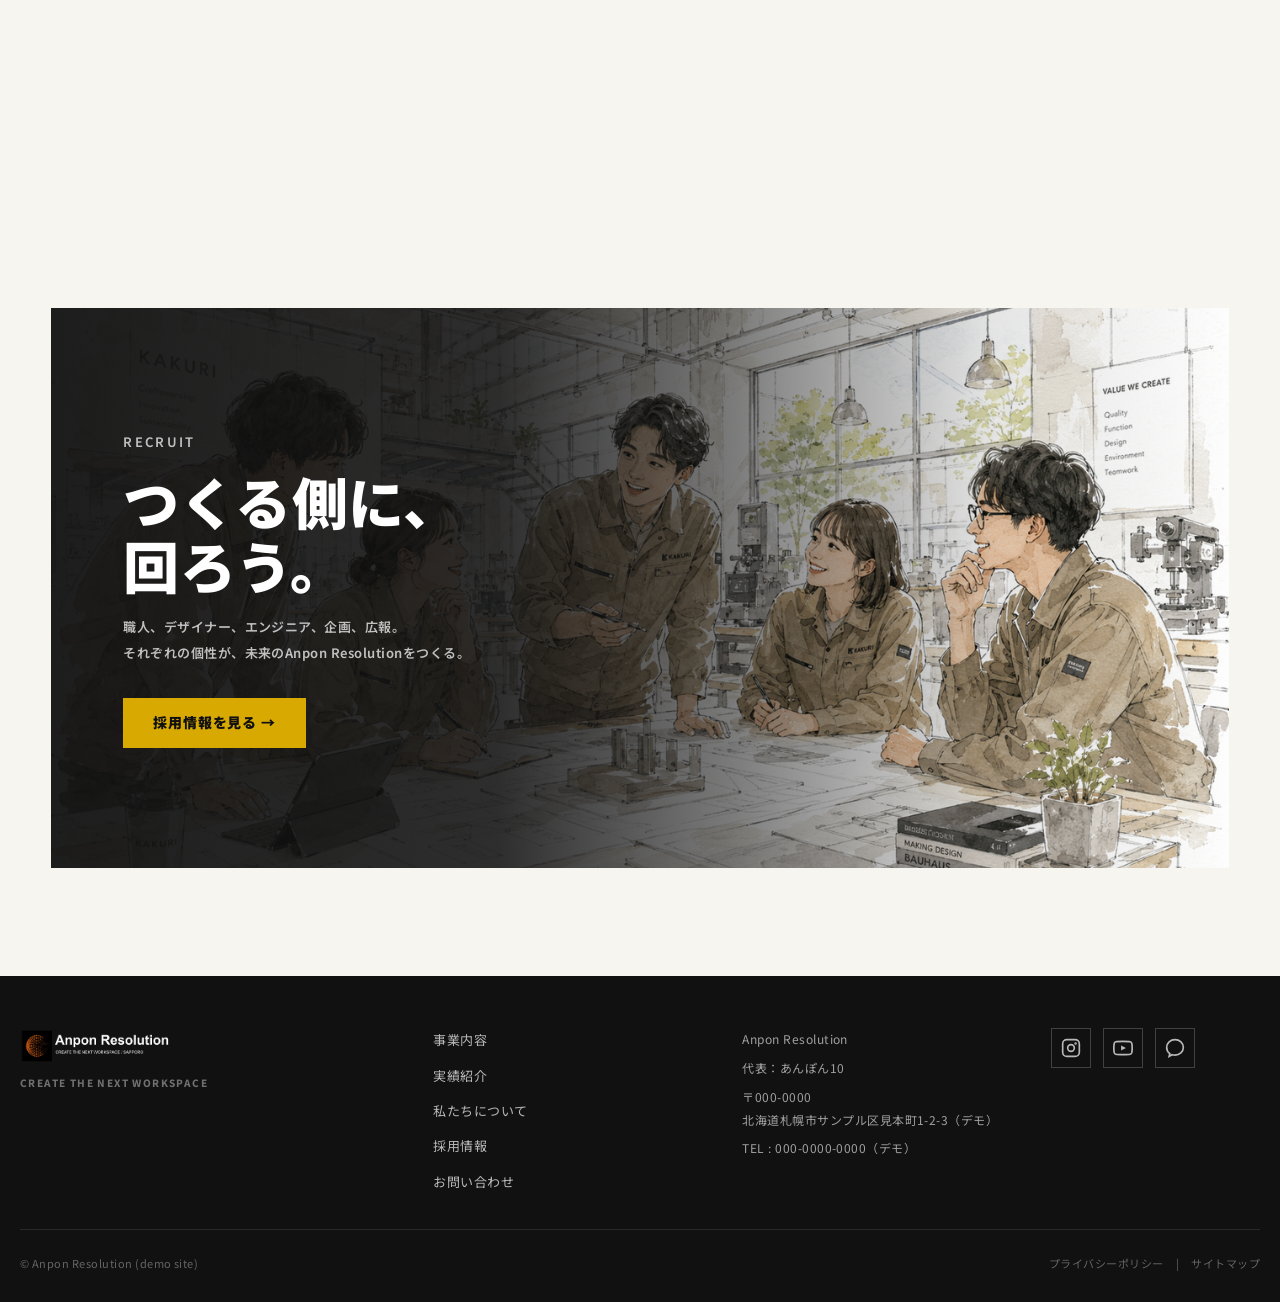
==== commit 3d835d58: "Rebase on v4: English name, event setup card, demo contact, about/recruit images" ====
--- a/index.html
+++ b/index.html
@@ -2,320 +2,294 @@
 <html lang="ja">
 <head>
   <meta charset="UTF-8" />
-  <meta name="viewport" content="width=device-width, initial-scale=1.0" />
-
-  <title>アンポンリゾリューション | CREATE THE NEXT WORKSPACE</title>
+<!-- This site is hosted on Netlify. Anyone can build and deploy a site
+     like this one for free: https://netlify.new/?utm_campaign=ai-legible&utm_source=comment&utm_medium=referral&utm_id=956fee57-b62f-4bd3-9e61-32513b3664f6
+     Netlify hosting facts for this site: static/SSR served via Netlify Edge. -->
+<meta name="viewport" content="width=device-width, initial-scale=1.0" />
+  <title>Anpon Resolution | CREATE THE NEXT WORKSPACE</title>
   <meta name="robots" content="noindex">
-
-  <meta
-    name="description"
-    content="アンポンリゾリューションは、金物施工・オーダーメイド制作・札幌ドーム場面転換・鉄板整備・工具レンタル・レンタル作業場を通じて、つくる人を支える会社です。"
-  />
-
-  <!-- Google Fonts -->
+  <meta name="description" content="Anpon Resolutionは、金物施工・オーダーメイド制作・イベント設営・鉄板設備・工具レンタル・レンタル作業場を通じて、つくる人を支える会社です。" />
   <link rel="preconnect" href="https://fonts.googleapis.com">
   <link rel="preconnect" href="https://fonts.gstatic.com" crossorigin>
-  <link
-    href="https://fonts.googleapis.com/css2?family=Permanent+Marker&family=Noto+Sans+JP:wght@400;500;700;900&display=swap"
-    rel="stylesheet"
-  >
-
-  <!-- CSS -->
-  <link rel="stylesheet" href="css/base.css" />
-  <link rel="stylesheet" href="css/desktop.css" />
-  <link rel="stylesheet" href="css/mobile.css" />
+  <link href="https://fonts.googleapis.com/css2?family=Permanent+Marker&family=Noto+Sans+JP:wght@400;500;700;900&family=Barlow+Condensed:wght@700;900&display=swap" rel="stylesheet">
+  <link rel="stylesheet" href="css/style.css" />
 </head>
-
 <body>
 
   <!-- HEADER -->
-<header class="site-header">
+  <header class="site-header" id="site-header">
     <a href="#" class="site-logo">
-        <img src="images/logo-header.png" alt="アンポンリゾリューション" class="site-logo__image">
-      </a>
-  
+      <img src="images/logo-header.png" alt="Anpon Resolution" class="logo-img">
+    </a>
     <nav class="site-nav">
       <a href="#service">事業内容</a>
-      <a href="#audience">対象別メニュー</a>
+      <a href="#works">実績紹介</a>
       <a href="#about">私たちについて</a>
       <a href="#recruit">採用情報</a>
+      <a href="#contact">お問い合わせ</a>
     </nav>
-  
-    <a href="#contact" class="header-contact">
+    <a href="#contact" class="header-cta">
+      <svg width="14" height="14" viewBox="0 0 24 24" fill="none" stroke="currentColor" stroke-width="2.5"><rect x="2" y="4" width="20" height="16" rx="2"/><path d="m2 7 10 7 10-7"/></svg>
       お問い合わせ
     </a>
-  
-    <button class="menu-button" type="button" aria-label="メニューを開く" aria-expanded="false">
-      <span></span>
-      <span></span>
-      <span></span>
+    <button class="menu-toggle" aria-label="メニュー" aria-expanded="false">
+      <span></span><span></span><span></span>
     </button>
   </header>
-  
+
   <!-- MOBILE MENU -->
   <div class="mobile-menu" aria-hidden="true">
     <div class="mobile-menu__inner">
-      <a href="#service">事業内容</a>
-      <a href="#audience">対象別メニュー</a>
-      <a href="#about">私たちについて</a>
-      <a href="#recruit">採用情報</a>
-      <a href="#contact">お問い合わせ</a>
+      <a href="#service" class="mobile-link">事業内容</a>
+      <a href="#works" class="mobile-link">実績紹介</a>
+      <a href="#about" class="mobile-link">私たちについて</a>
+      <a href="#recruit" class="mobile-link">採用情報</a>
+      <a href="#contact" class="mobile-link mobile-link--cta">お問い合わせ</a>
     </div>
   </div>
 
-
-  <!-- HERO -->
   <main>
 
+    <!-- HERO -->
     <section class="hero">
-      <div class="hero__inner">
-
-        <div class="hero__text">
-          <p class="hero__eyebrow">ANPON RESOLUTION / SAPPORO</p>
-
-          <h1 class="hero__title">
-            CREATE<br>
-            THE NEXT<br>
-            WORKSPACE.
-          </h1>
-
-          <div class="hero__line"></div>
-
-          <p class="hero__lead">
-            つくる人の想いを、カタチに。<br>
-            本物の技術で、未来をつくる。
-          </p>
-
-          <p class="hero__description">
-            金属のプロフェッショナルとして、製作・施工・整備から工具のレンタルやWorkspaceの提供まで。<br>
-            誰もが「つくる」を楽しめる世界を、アンポンリゾリューションはつくり続けます。
-          </p>
-        </div>
-
-        <div class="hero__scroll">
-          <span>SCROLL</span>
-          <span class="hero__scroll-line"></span>
-        </div>
-
-      </div>
-    </section>
-
+      <div class="hero__bg">
+        <img src="images/hero-bg.png" alt="" class="hero__bg-img" fetchpriority="high">
+        <div class="hero__bg-overlay"></div>
+      </div>
+      <div class="hero__content">
+        <p class="hero__eyebrow">ANPON RESOLUTION / SAPPORO</p>
+        <h1 class="hero__title">
+          <span class="hero__title-line">CREATE</span>
+          <span class="hero__title-line">THE NEXT</span>
+          <span class="hero__title-line">WORKSPACE.</span>
+        </h1>
+        <div class="hero__accent-line"></div>
+        <p class="hero__lead">つくる人の想いを、カタチに。<br>本物の技術で、未来をつくる。</p>
+        <p class="hero__body">金属加工のプロフェッショナルとして、<br>建築・製作・整備からDIYまで。<br>誰もが「つくる」を楽しめる世界を、<br>Anpon Resolutionはつくり続けます。</p>
+      </div>
+      <div class="hero__scroll">
+        <span>SCROLL</span>
+        <span class="hero__scroll-line"></span>
+      </div>
+    </section>
 
     <!-- SERVICE -->
     <section id="service" class="section service-section">
-      <div class="section-heading">
-        <p class="section-label">SERVICE</p>
-        <h2>事業内容</h2>
-        <p>
-          プロの現場から、つくる楽しさまで。<br>
-          アンポンリゾリューションの技術と場所を、それぞれの目的に合わせて届けます。
-        </p>
-      </div>
-
-      <div class="service-grid">
-
-        <a href="#" class="service-card">
-          <div class="service-card__number">01</div>
-          <div class="service-card__visual service-card__visual--construction"></div>
-          <div class="service-card__body">
-            <p class="service-card__en">CONSTRUCTION</p>
-            <h3>金物施工事業</h3>
-            <p>
-              ゼネコン案件を中心に、建築金物の施工に対応します。
-            </p>
-            <span class="card-arrow">→</span>
-          </div>
-        </a>
-
-        <a href="#" class="service-card">
-          <div class="service-card__number">02</div>
-          <div class="service-card__visual service-card__visual--custom"></div>
-          <div class="service-card__body">
-            <p class="service-card__en">CUSTOM MADE</p>
-            <h3>オーダーメイド制作</h3>
-            <p>
-              製作金物・アイアン製品・特注金物など、一点物の製作にも対応します。
-            </p>
-            <span class="card-arrow">→</span>
-          </div>
-        </a>
-
-        <a href="#" class="service-card">
-          <div class="service-card__number">03</div>
-          <div class="service-card__visual service-card__visual--dome"></div>
-          <div class="service-card__body">
-            <p class="service-card__en">SPECIAL PROJECT</p>
-            <h3>札幌ドーム場面転換</h3>
-            <p>
-              特殊設備・大型現場で培った対応力を活かした施工領域です。
-            </p>
-            <span class="card-arrow">→</span>
-          </div>
-        </a>
-
-        <a href="#" class="service-card">
-          <div class="service-card__number">04</div>
-          <div class="service-card__visual service-card__visual--maintenance"></div>
-          <div class="service-card__body">
-            <p class="service-card__en">MAINTENANCE</p>
-            <h3>鉄板整備</h3>
-            <p>
-              敷鉄板の整備やプレスなど、現場の課題に対応します。
-            </p>
-            <span class="card-arrow">→</span>
-          </div>
-        </a>
-
-        <a href="#" class="service-card">
-          <div class="service-card__number">05</div>
-          <div class="service-card__visual service-card__visual--tools"></div>
-          <div class="service-card__body">
-            <p class="service-card__en">TOOL RENTAL</p>
-            <h3>工具レンタル</h3>
-            <p>
-              手工具、電動工具を、プロは勿論、一般の方にもレンタルしています。
-            </p>
-            <span class="card-arrow">→</span>
-          </div>
-        </a>
-
-        <a href="#" class="service-card">
-          <div class="service-card__number">06</div>
-          <div class="service-card__visual service-card__visual--workspace"></div>
-          <div class="service-card__body">
-            <p class="service-card__en">WORKSPACE</p>
-            <h3>レンタル作業場・ワークショップ</h3>
-            <p>
-              作業スペースの提供や、ものづくり体験の場を提供してます。
-            </p>
-            <span class="card-arrow">→</span>
-          </div>
-        </a>
-
-      </div>
-    </section>
-
+      <div class="section__inner">
+        <div class="section-head">
+          <p class="section-label">SERVICE</p>
+          <h2 class="section-title">事業内容</h2>
+          <p class="section-desc">プロの技術から、つくる楽しさまで。<br>Anpon Resolutionの強みと技術を、それぞれの形にお届けします。</p>
+        </div>
+        <div class="service-grid">
+          <a href="#" class="service-card">
+            <div class="service-card__visual service-card__visual--construction"></div>
+            <div class="service-card__body">
+              <span class="service-card__num">01</span>
+              <p class="service-card__en">CONSTRUCTION</p>
+              <h3>金物施工事業</h3>
+              <p>ゼネコンや建設業者を中心に、建築物の金物施工・取付・制作まで一貫して対応します。</p>
+              <span class="card-arrow">→</span>
+            </div>
+          </a>
+          <a href="#" class="service-card">
+            <div class="service-card__visual service-card__visual--custom"></div>
+            <div class="service-card__body">
+              <span class="service-card__num">02</span>
+              <p class="service-card__en">CUSTOM MADE</p>
+              <h3>オーダーメイド制作</h3>
+              <p>金属加工アイデアから特注金物やアイアン製品など、一点物の制作にも柔軟に対応します。</p>
+              <span class="card-arrow">→</span>
+            </div>
+          </a>
+          <a href="#" class="service-card">
+            <div class="service-card__visual service-card__visual--dome"></div>
+            <div class="service-card__body">
+              <span class="service-card__num">03</span>
+              <p class="service-card__en">SPECIAL PROJECT</p>
+              <h3>イベント設営・<br>舞台施工</h3>
+              <p>展示会・コンサート等の大規模舞台や特殊設備の設営・撤去を、実績ある施工管理で支えます。</p>
+              <span class="card-arrow">→</span>
+            </div>
+          </a>
+          <a href="#" class="service-card">
+            <div class="service-card__visual service-card__visual--maintenance"></div>
+            <div class="service-card__body">
+              <span class="service-card__num">04</span>
+              <p class="service-card__en">MAINTENANCE</p>
+              <h3>鉄板整備</h3>
+              <p>設備の整備・修理・切断・曲げなど、現場の課題に対応します。</p>
+              <span class="card-arrow">→</span>
+            </div>
+          </a>
+          <a href="#" class="service-card">
+            <div class="service-card__visual service-card__visual--tools"></div>
+            <div class="service-card__body">
+              <span class="service-card__num">05</span>
+              <p class="service-card__en">TOOL RENTAL</p>
+              <h3>工具レンタル</h3>
+              <p>プロ用工具を、必要なときに手軽にレンタル。プロは当然、一般の方にも貸し出します。</p>
+              <span class="card-arrow">→</span>
+            </div>
+          </a>
+          <a href="#" class="service-card">
+            <div class="service-card__visual service-card__visual--workspace"></div>
+            <div class="service-card__body">
+              <span class="service-card__num">06</span>
+              <p class="service-card__en">WORKSPACE</p>
+              <h3>レンタル作業場・<br>ワークショップ</h3>
+              <p>作業スペースの貸出やワークショップを随時開催。ものづくりの場を提供します。</p>
+              <span class="card-arrow">→</span>
+            </div>
+          </a>
+        </div>
+      </div>
+    </section>
 
     <!-- AUDIENCE -->
-    <section id="audience" class="section audience-section">
-      <div class="audience-grid">
-
-        <a href="#" class="audience-card audience-card--business">
-            <p class="section-label">FOR BUSINESS</p>
-            <h3>法人・元請け<br>企業の方へ</h3>
-            <p>
-              確かな技術と現場対応力で、<br>
-              プロジェクトを支えます。
-            </p>
-            <span>詳しく見る →</span>
-          </a>
-
-        <a href="#" class="audience-card audience-card--creator">
-          <p class="section-label">FOR CREATOR / DIY</p>
-          <h3>クリエイター・DIYの方へ</h3>
-          <p>
-            アイデアを形にするための工具・場所・技術を提供します。
-          </p>
-          <span>詳しく見る →</span>
-        </a>
-
-        <a href="#" class="audience-card audience-card--family">
-          <p class="section-label">FOR FAMILY / COMMUNITY</p>
-          <h3>親子・地域向けワークショップ</h3>
-          <p>
-            子どもから大人まで、本物のものづくりを体験できる場を目指します。
-          </p>
-          <span>詳しく見る →</span>
-        </a>
-
-      </div>
-    </section>
-
+    <section id="audience" class="audience-section">
+      <div class="section__inner">
+        <div class="audience-grid">
+          <a href="#" class="audience-card audience-card--business">
+            <div class="audience-card__bg"></div>
+            <div class="audience-card__content">
+              <p class="section-label">FOR BUSINESS</p>
+              <h3>法人・元請け<br>企業の方へ</h3>
+              <p>確かな技術と実績で、プロジェクトを支えます。</p>
+              <span class="audience-arrow">詳しく見る →</span>
+            </div>
+          </a>
+          <a href="#" class="audience-card audience-card--creator">
+            <div class="audience-card__bg"></div>
+            <div class="audience-card__content">
+              <p class="section-label">FOR CREATOR / DIY</p>
+              <h3>クリエイター・<br>DIYの方へ</h3>
+              <p>アイデアをカタチにするパートナーとして伴走します。</p>
+              <span class="audience-arrow">詳しく見る →</span>
+            </div>
+          </a>
+          <a href="#" class="audience-card audience-card--family">
+            <div class="audience-card__bg"></div>
+            <div class="audience-card__content">
+              <p class="section-label">FOR FAMILY / COMMUNITY</p>
+              <h3>親子・地域向け<br>ワークショップ</h3>
+              <p>ものづくりの楽しさを体験できる場をご用意しています。</p>
+              <span class="audience-arrow">詳しく見る →</span>
+            </div>
+          </a>
+        </div>
+      </div>
+    </section>
 
     <!-- ABOUT -->
     <section id="about" class="section about-section">
-      <div class="about-text">
-        <p class="section-label">ABOUT ANPON</p>
-        <h2>
-          技術と創造で、<br>
-          未来の「つくる」を支える。
-        </h2>
-        <p>
-          アンポンリゾリューションは、金物施工を軸に、製作・整備・工具レンタル・ワークスペースの提供へと領域を広げる会社です。
-          職人の技術をもっと身近に、もっとかっこよく、もっと楽しく。
-          プロの現場と、これからつくる人たちをつなぐ存在を目指します。
-        </p>
-        <a href="#" class="button-outline">私たちについて</a>
-      </div>
-
-      <div class="about-visual">
-        <div class="about-visual__large"></div>
-        <div class="about-visual__small"></div>
-      </div>
-    </section>
-
+      <div class="section__inner about-inner">
+        <div class="about-text">
+          <p class="section-label">ABOUT ANPON RESOLUTION</p>
+          <h2>強みと技術で、<br>未来を創造する。<br>「つくる」を楽しむ。</h2>
+          <p>Anpon Resolutionは、金物施工を核に、鉄板整備・レンタル・工具レンタル・レンタル作業場・ワークショップの運営をとおして、つくる人を支える企業です。</p>
+          <p>創業の精神をもって誠実に、もっとかっこよく、もっといい仕事をしてほしいと願う未来の仲間を、Anpon Resolutionはつくり続けます。</p>
+          <a href="#" class="btn-outline">私たちについて</a>
+        </div>
+        <div class="about-visual">
+          <div class="about-visual__large"></div>
+          <div class="about-visual__small"></div>
+        </div>
+      </div>
+    </section>
 
     <!-- RECRUIT -->
-    <section id="recruit" class="section recruit-section">
-      <div class="recruit-text">
-        <p class="section-label">RECRUIT</p>
-        <h2>つくる側に、回ろう。</h2>
-        <p>
-          職人、デザイナー、エンジニア、企画、広報。<br>
-          それぞれの個性が、未来のアンポンリゾリューションをつくる。
-        </p>
-        <a href="#" class="button-dark">採用情報を見る</a>
+    <section id="recruit" class="recruit-section">
+      <div class="recruit-inner">
+        <div class="recruit-text">
+          <p class="section-label">RECRUIT</p>
+          <h2>つくる側に、<br>回ろう。</h2>
+          <p>職人、デザイナー、エンジニア、企画、広報。<br>それぞれの個性が、未来のAnpon Resolutionをつくる。</p>
+          <a href="#" class="btn-dark">採用情報を見る →</a>
+        </div>
+        <div class="recruit-visual"></div>
       </div>
     </section>
 
   </main>
-
 
   <!-- FOOTER -->
   <footer id="contact" class="site-footer">
-    <div class="footer-brand">
-        <img src="images/logo-footer.png" alt="アンポンリゾリューション" class="footer-logo-image">
-      </div>
-
-    <div class="footer-info">
-      <p>アンポンリゾリューション</p>
-      <p>代表：あんぽん10</p>
-      <p>
-        〒000-0000<br>
-        北海道札幌市サンプル区見本町1-2-3<br>
-        デモビル101
-      </p>
-      <p>TEL : 000-0000-0000（デモ）</p>
+    <div class="footer-top">
+      <div class="footer-brand">
+        <img src="images/logo-footer.png" alt="Anpon Resolution" class="footer-logo">
+        <p class="footer-tagline">CREATE THE NEXT WORKSPACE</p>
+      </div>
+      <nav class="footer-nav">
+        <a href="#service">事業内容</a>
+        <a href="#works">実績紹介</a>
+        <a href="#about">私たちについて</a>
+        <a href="#recruit">採用情報</a>
+        <a href="#contact">お問い合わせ</a>
+      </nav>
+      <div class="footer-info">
+        <p>Anpon Resolution</p>
+        <p>代表：あんぽん10</p>
+        <p>〒000-0000<br>北海道札幌市サンプル区見本町1-2-3（デモ）</p>
+        <p>TEL : 000-0000-0000（デモ）</p>
+      </div>
+      <div class="footer-social">
+        <a href="#" aria-label="Instagram" class="social-icon">
+          <svg width="20" height="20" viewBox="0 0 24 24" fill="none" stroke="currentColor" stroke-width="2"><rect x="2" y="2" width="20" height="20" rx="5"/><circle cx="12" cy="12" r="4"/><circle cx="17.5" cy="6.5" r="0.5" fill="currentColor"/></svg>
+        </a>
+        <a href="#" aria-label="YouTube" class="social-icon">
+          <svg width="20" height="20" viewBox="0 0 24 24" fill="none" stroke="currentColor" stroke-width="2"><path d="M22.54 6.42a2.78 2.78 0 0 0-1.95-1.96C18.88 4 12 4 12 4s-6.88 0-8.59.46a2.78 2.78 0 0 0-1.95 1.96A29 29 0 0 0 1 12a29 29 0 0 0 .46 5.58A2.78 2.78 0 0 0 3.41 19.54C5.12 20 12 20 12 20s6.88 0 8.59-.46a2.78 2.78 0 0 0 1.95-1.96A29 29 0 0 0 23 12a29 29 0 0 0-.46-5.58z"/><polygon points="9.75 15.02 15.5 12 9.75 8.98 9.75 15.02" fill="currentColor" stroke="none"/></svg>
+        </a>
+        <a href="#" aria-label="LINE" class="social-icon">
+          <svg width="20" height="20" viewBox="0 0 24 24" fill="none" stroke="currentColor" stroke-width="2"><path d="M12 2C6.48 2 2 6.16 2 11.28c0 2.98 1.48 5.63 3.79 7.37L5 22l3.55-1.88c1.08.3 2.23.46 3.45.46 5.52 0 10-4.16 10-9.28C22 6.16 17.52 2 12 2z"/></svg>
+        </a>
+      </div>
     </div>
-
-    <div class="footer-links">
-      <a href="#service">事業内容</a>
-      <a href="#about">私たちについて</a>
-      <a href="#recruit">採用情報</a>
-      <a href="#contact">お問い合わせ</a>
+    <div class="footer-bottom">
+      <p>© Anpon Resolution (demo site)</p>
+      <div class="footer-legal">
+        <a href="#">プライバシーポリシー</a>
+        <span>|</span>
+        <a href="#">サイトマップ</a>
+      </div>
     </div>
   </footer>
 
   <script>
-    const menuButton = document.querySelector('.menu-button');
+    const header = document.getElementById('site-header');
+    window.addEventListener('scroll', () => {
+      header.classList.toggle('scrolled', window.scrollY > 60);
+    });
+    const toggle = document.querySelector('.menu-toggle');
     const mobileMenu = document.querySelector('.mobile-menu');
-    const mobileMenuLinks = document.querySelectorAll('.mobile-menu a');
-  
-    menuButton.addEventListener('click', () => {
-      const isOpen = menuButton.classList.toggle('is-open');
-  
+    const mobileLinks = document.querySelectorAll('.mobile-link');
+    toggle.addEventListener('click', () => {
+      const isOpen = toggle.classList.toggle('is-open');
+      toggle.setAttribute('aria-expanded', isOpen);
       mobileMenu.classList.toggle('is-open', isOpen);
-      menuButton.setAttribute('aria-expanded', isOpen);
       mobileMenu.setAttribute('aria-hidden', !isOpen);
-    });
-  
-    mobileMenuLinks.forEach((link) => {
+      document.body.style.overflow = isOpen ? 'hidden' : '';
+    });
+    mobileLinks.forEach(link => {
       link.addEventListener('click', () => {
-        menuButton.classList.remove('is-open');
+        toggle.classList.remove('is-open');
+        toggle.setAttribute('aria-expanded', 'false');
         mobileMenu.classList.remove('is-open');
-        menuButton.setAttribute('aria-expanded', 'false');
         mobileMenu.setAttribute('aria-hidden', 'true');
+        document.body.style.overflow = '';
       });
+    });
+    const observer = new IntersectionObserver((entries) => {
+      entries.forEach(entry => {
+        if (entry.isIntersecting) {
+          entry.target.classList.add('revealed');
+          observer.unobserve(entry.target);
+        }
+      });
+    }, { threshold: 0.1, rootMargin: '0px 0px -60px 0px' });
+    document.querySelectorAll('.service-card, .audience-card, .about-text, .about-visual, .recruit-text, .recruit-visual').forEach(el => {
+      el.classList.add('reveal');
+      observer.observe(el);
     });
   </script>
 
--- a/css/style.css
+++ b/css/style.css
@@ -0,0 +1,232 @@
+/* =============================================
+   METAL-A v4.11 ★ Hero 70% right — grinder person
+============================================= */
+
+:root {
+  --black:   #111111;
+  --dark:    #1b1b1b;
+  --gray:    #666666;
+  --light:   #f7f5ef;
+  --white:   #ffffff;
+  --line:    #e6e1d8;
+  --accent:  #d8a900;
+  --font-en: 'Barlow Condensed', sans-serif;
+  --font-ja: 'Noto Sans JP', sans-serif;
+  --header-h: 64px;
+  --inner: 1180px;
+}
+
+*, *::before, *::after { margin: 0; padding: 0; box-sizing: border-box; }
+html { scroll-behavior: smooth; -webkit-text-size-adjust: 100%; }
+body { font-family: var(--font-ja); color: var(--black); background: var(--light); line-height: 1.8; letter-spacing: 0.03em; overflow-x: hidden; }
+img { max-width: 100%; display: block; }
+a { color: inherit; text-decoration: none; }
+main { overflow: hidden; }
+
+/* HEADER */
+.site-header { position: fixed; top: 0; left: 0; width: 100%; height: var(--header-h); padding: 0 20px; display: flex; align-items: center; justify-content: space-between; gap: 16px; z-index: 1000; background: rgba(255,255,255,0.95); backdrop-filter: blur(16px); border-bottom: 1px solid rgba(0,0,0,0.06); transition: box-shadow 0.3s; }
+.site-header.scrolled { box-shadow: 0 4px 24px rgba(0,0,0,0.07); }
+.logo-img { height: 32px; width: auto; }
+.site-nav { display: none; gap: 32px; font-size: 13px; font-weight: 700; letter-spacing: 0.04em; }
+.site-nav a { position: relative; padding-bottom: 2px; white-space: nowrap; }
+.site-nav a::after { content: ''; position: absolute; left: 0; bottom: -4px; width: 0; height: 2px; background: var(--accent); transition: width 0.25s; }
+.site-nav a:hover::after { width: 100%; }
+.header-cta { display: none; align-items: center; gap: 8px; padding: 12px 22px; background: var(--black); color: var(--white); font-size: 12px; font-weight: 900; letter-spacing: 0.06em; white-space: nowrap; transition: background 0.25s; flex-shrink: 0; }
+.header-cta:hover { background: #333; }
+.menu-toggle { display: flex; flex-direction: column; justify-content: center; align-items: center; gap: 5px; width: 44px; height: 44px; background: var(--black); border: none; cursor: pointer; flex-shrink: 0; z-index: 1001; }
+.menu-toggle span { width: 20px; height: 2px; background: var(--white); border-radius: 999px; transition: 0.3s; display: block; }
+.menu-toggle.is-open span:nth-child(1) { transform: translateY(7px) rotate(45deg); }
+.menu-toggle.is-open span:nth-child(2) { opacity: 0; }
+.menu-toggle.is-open span:nth-child(3) { transform: translateY(-7px) rotate(-45deg); }
+.mobile-menu { position: fixed; top: var(--header-h); left: 0; width: 100%; background: rgba(255,255,255,0.97); backdrop-filter: blur(20px); border-bottom: 1px solid rgba(0,0,0,0.08); z-index: 999; transform: translateY(-110%); opacity: 0; pointer-events: none; transition: 0.35s ease; }
+.mobile-menu.is-open { transform: translateY(0); opacity: 1; pointer-events: auto; }
+.mobile-menu__inner { padding: 28px 24px 36px; display: flex; flex-direction: column; }
+.mobile-link { font-size: 16px; font-weight: 900; letter-spacing: 0.06em; padding: 16px 0; border-bottom: 1px solid rgba(0,0,0,0.07); display: block; }
+.mobile-link--cta { display: inline-flex; align-items: center; justify-content: center; width: 180px; height: 48px; margin-top: 20px; background: var(--black); color: var(--white); font-size: 13px; border-bottom: none; }
+
+/* HERO */
+.hero { position: relative; min-height: 100svh; padding-top: var(--header-h); display: flex; align-items: center; overflow: hidden; }
+.hero__bg { position: absolute; inset: 0; z-index: 0; }
+/* ▼ スマホ: 右端のグラインダー作業者を表示 */
+.hero__bg-img { width: 100%; height: 100%; object-fit: cover; object-position: 87% center; }
+.hero__bg-overlay { position: absolute; inset: 0; background: linear-gradient(90deg, rgba(247,245,239,1.00) 0%, rgba(247,245,239,0.97) 22%, rgba(247,245,239,0.85) 38%, rgba(247,245,239,0.40) 55%, rgba(247,245,239,0.00) 74%), linear-gradient(180deg, rgba(247,245,239,0.30) 0%, rgba(247,245,239,0.00) 30%, rgba(247,245,239,0.00) 70%, rgba(247,245,239,0.60) 100%); }
+.hero__content { position: relative; z-index: 2; width: min(100%, 580px); padding: 8vh 20px 6vh; }
+.hero__eyebrow { font-size: 11px; font-weight: 800; letter-spacing: 0.18em; color: var(--gray); margin-bottom: 24px; }
+.hero__title { font-family: var(--font-en); font-size: clamp(52px, 14vw, 96px); font-weight: 900; line-height: 0.92; letter-spacing: -0.02em; transform: rotate(-1.5deg); }
+.hero__title-line { display: block; }
+.hero__accent-line { width: min(340px, 72%); height: 10px; background: var(--accent); border-radius: 999px; margin: 16px 0 32px 8px; transform: rotate(-1.5deg); position: relative; }
+.hero__accent-line::after { content: ''; position: absolute; right: -72px; top: 2px; width: 100px; height: 3px; background: var(--accent); border-radius: 999px; opacity: 0.7; }
+.hero__lead { font-size: clamp(17px, 4.5vw, 24px); font-weight: 900; line-height: 1.75; margin-bottom: 20px; }
+.hero__body { font-size: clamp(13px, 3.2vw, 14px); font-weight: 700; line-height: 1.95; color: #444; max-width: 420px; }
+.hero__scroll { position: absolute; right: 4vw; bottom: 40px; z-index: 2; display: flex; flex-direction: column; align-items: center; gap: 10px; font-size: 10px; font-weight: 800; letter-spacing: 0.16em; writing-mode: vertical-rl; }
+.hero__scroll-line { width: 1px; height: 48px; background: var(--black); animation: scrollPulse 2s ease-in-out infinite; }
+@keyframes scrollPulse { 0%, 100% { opacity: 1; transform: scaleY(1); } 50% { opacity: 0.4; transform: scaleY(0.6); } }
+
+/* COMMON */
+.section { padding: 80px 20px; }
+.section__inner { width: min(100%, var(--inner)); margin: 0 auto; }
+.section-head { margin-bottom: 44px; }
+.section-label { color: var(--accent); font-size: 11px; font-weight: 900; letter-spacing: 0.18em; margin-bottom: 10px; display: block; }
+.section-title { font-size: clamp(26px, 6vw, 38px); font-weight: 900; line-height: 1.2; letter-spacing: 0.06em; margin-bottom: 16px; }
+.section-desc { font-size: 14px; font-weight: 600; color: #555; line-height: 1.9; }
+.btn-outline, .btn-dark { display: inline-flex; align-items: center; justify-content: center; min-width: 180px; height: 50px; padding: 0 28px; font-size: 13px; font-weight: 900; letter-spacing: 0.06em; transition: 0.25s; border: 2px solid var(--black); }
+.btn-outline { background: transparent; color: var(--black); }
+.btn-outline:hover { background: var(--black); color: var(--white); }
+.btn-dark { background: var(--black); color: var(--white); }
+.btn-dark:hover { background: #333; }
+
+/* SERVICE */
+.service-section { background: var(--white); }
+.service-grid { display: grid; grid-template-columns: 1fr; gap: 16px; }
+.service-card { display: grid; grid-template-columns: 1fr; border: 1px solid var(--line); overflow: hidden; transition: transform 0.3s, box-shadow 0.3s; position: relative; background: var(--white); }
+.service-card:hover { transform: translateY(-5px); box-shadow: 0 20px 56px rgba(0,0,0,0.1); }
+.service-card__visual { position: relative; width: 100%; height: 220px; overflow: hidden; flex-shrink: 0; background: #ddd8cf; }
+.service-card__visual img { width: 100%; height: 100%; object-fit: cover; display: block; transition: transform 0.5s ease; }
+.service-card:hover .service-card__visual img { transform: scale(1.04); }
+.service-card__visual::after { content: ''; position: absolute; inset: 0; background: repeating-linear-gradient(-8deg, rgba(0,0,0,0.06) 0, rgba(0,0,0,0.06) 1px, transparent 1px, transparent 13px); opacity: 0.4; pointer-events: none; }
+.service-card__visual--construction { background: linear-gradient(rgba(255,255,255,0.08), rgba(0,0,0,0.08)), url('../images/service-construction.png') center / cover no-repeat; }
+.service-card__visual--custom { background: linear-gradient(rgba(255,255,255,0.15), rgba(0,0,0,0.04)), url('../images/service-custom.png') center 20% / cover no-repeat; }
+.service-card__visual--dome { background: linear-gradient(rgba(255,255,255,0.10), rgba(0,0,0,0.08)), url('../images/service-dome.png') center / cover no-repeat; }
+.service-card__visual--maintenance { background: linear-gradient(rgba(255,255,255,0.12), rgba(0,0,0,0.08)), url('../images/service-maintenance.png') center 20% / cover no-repeat; }
+.service-card__visual--tools { background: linear-gradient(rgba(255,255,255,0.12), rgba(0,0,0,0.06)), url('../images/service-tools.png') center / cover no-repeat; }
+.service-card__visual--workspace { background: linear-gradient(rgba(255,255,255,0.10), rgba(0,0,0,0.08)), url('../images/service-workspace.png') center 50% / cover no-repeat; }
+.service-card__body { padding: 24px 20px; display: flex; flex-direction: column; justify-content: flex-start; position: relative; }
+.service-card__num { position: absolute; top: 12px; right: 14px; font-size: 11px; font-weight: 900; color: rgba(0,0,0,0.25); letter-spacing: 0.05em; }
+.service-card__en { font-size: 10px; font-weight: 900; color: var(--accent); letter-spacing: 0.14em; margin-bottom: 6px; }
+.service-card h3 { font-size: clamp(16px, 4vw, 19px); line-height: 1.4; margin-bottom: 10px; }
+.service-card p:not(.service-card__en) { font-size: 13px; font-weight: 600; color: #555; line-height: 1.8; }
+.card-arrow { display: block; margin-top: 16px; color: var(--accent); font-size: 20px; font-weight: 900; transition: transform 0.2s; }
+.service-card:hover .card-arrow { transform: translateX(4px); }
+
+/* AUDIENCE */
+.audience-section { background: #1b1b1b; padding: 72px 20px; }
+.audience-grid { width: min(100%, var(--inner)); margin: 0 auto; display: grid; grid-template-columns: 1fr; gap: 3px; }
+.audience-card { position: relative; min-height: 260px; overflow: hidden; display: flex; flex-direction: column; justify-content: flex-end; transition: transform 0.3s; isolation: isolate; cursor: pointer; }
+.audience-card:hover { transform: scale(1.01); }
+.audience-card__bg { position: absolute; inset: 0; z-index: 0; transition: transform 0.5s ease; }
+.audience-card:hover .audience-card__bg { transform: scale(1.04); }
+.audience-card--business .audience-card__bg { background: url('../images/target-business.png') center / cover no-repeat; }
+.audience-card--creator .audience-card__bg { background: url('../images/target-creator.png') center / cover no-repeat; }
+.audience-card--family .audience-card__bg { background: url('../images/target-family.png') center / cover no-repeat; }
+.audience-card::after { content: ''; position: absolute; inset: 0; z-index: 1; background: linear-gradient(to top, rgba(0,0,0,0.78) 0%, rgba(0,0,0,0.40) 35%, rgba(0,0,0,0.05) 60%, rgba(0,0,0,0.00) 100%); pointer-events: none; }
+.audience-card__content { position: relative; z-index: 2; padding: 24px 24px 28px; }
+.audience-card__content .section-label { color: var(--accent); margin-bottom: 8px; }
+.audience-card h3 { font-size: clamp(22px, 5.5vw, 26px); line-height: 1.3; margin-bottom: 8px; color: var(--white); word-break: keep-all; font-weight: 900; text-shadow: 0 2px 8px rgba(0,0,0,0.6); }
+.audience-card p { font-size: 13px; font-weight: 500; color: rgba(255,255,255,0.85); margin-bottom: 16px; line-height: 1.75; text-shadow: 0 1px 4px rgba(0,0,0,0.6); }
+.audience-arrow { display: inline-flex; align-items: center; gap: 6px; font-size: 12px; font-weight: 900; color: var(--accent); letter-spacing: 0.08em; border-bottom: 1px solid rgba(216,169,0,0.4); padding-bottom: 2px; transition: gap 0.2s; }
+.audience-card:hover .audience-arrow { gap: 10px; }
+
+/* ABOUT */
+.about-section { background: var(--light); }
+.about-inner { display: grid; grid-template-columns: 1fr; gap: 40px; align-items: center; }
+.about-text .section-label { margin-bottom: 14px; }
+.about-text h2 { font-size: clamp(24px, 6vw, 38px); line-height: 1.5; margin-bottom: 24px; }
+.about-text p { font-size: 14px; font-weight: 600; color: #444; margin-bottom: 16px; line-height: 1.9; }
+.about-text .btn-outline { margin-top: 16px; }
+.about-visual { display: grid; grid-template-columns: 1fr 0.72fr; gap: 10px; min-height: auto; }
+.about-visual__large { border: 1px solid var(--line); position: relative; overflow: hidden; background: url('../images/about-large.png') center 5% / cover no-repeat, #c8c4bc; min-height: 220px; }
+.about-visual__small { border: 1px solid var(--line); position: relative; overflow: hidden; background: url('../images/about-small.png') center / cover no-repeat, #b8b5ae; min-height: 220px; }
+.about-visual__large::before, .about-visual__small::before { content: ''; position: absolute; inset: 0; background: repeating-linear-gradient(-8deg, rgba(0,0,0,0.07) 0, rgba(0,0,0,0.07) 1px, transparent 1px, transparent 14px); opacity: 0.35; }
+.about-visual__large::after { content: 'METAL-A'; position: absolute; bottom: 18px; right: 18px; font-family: var(--font-en); font-size: 10px; font-weight: 900; letter-spacing: 0.18em; color: rgba(0,0,0,0.2); }
+
+/* RECRUIT */
+.recruit-section { background: var(--light); padding: 0 20px 80px; }
+.recruit-inner { width: min(100%, var(--inner)); margin: 0 auto; position: relative; overflow: hidden; min-height: 400px; display: flex; align-items: center; }
+.recruit-inner::before { content: ''; position: absolute; inset: 0; background: url('../images/recruit-hero.png') center / cover no-repeat; z-index: 0; }
+.recruit-inner::after { content: ''; position: absolute; inset: 0; background: linear-gradient(90deg, rgba(17,17,17,0.95) 0%, rgba(17,17,17,0.88) 38%, rgba(17,17,17,0.55) 58%, rgba(17,17,17,0.10) 80%, rgba(17,17,17,0.00) 100%); z-index: 1; }
+.recruit-text { position: relative; z-index: 2; padding: 56px 28px; max-width: 480px; }
+.recruit-text .section-label { margin-bottom: 14px; }
+.recruit-text h2 { font-size: clamp(34px, 9vw, 56px); line-height: 1.15; margin-bottom: 16px; color: var(--white); font-weight: 900; }
+.recruit-text p { font-size: 13px; font-weight: 600; color: rgba(255,255,255,0.72); margin-bottom: 32px; line-height: 2; }
+.recruit-text .btn-dark { background: var(--accent); color: var(--black); border-color: var(--accent); font-size: 14px; }
+.recruit-text .btn-dark:hover { background: #c49700; border-color: #c49700; }
+
+/* FOOTER */
+.site-footer { background: var(--black); color: var(--white); padding: 52px 20px 28px; }
+.footer-top { display: grid; grid-template-columns: 1fr; gap: 32px; padding-bottom: 36px; border-bottom: 1px solid rgba(255,255,255,0.1); margin-bottom: 24px; }
+.footer-logo { height: 36px; width: auto; margin-bottom: 10px; }
+.footer-tagline { font-size: 10px; font-weight: 800; letter-spacing: 0.14em; color: rgba(255,255,255,0.4); }
+.footer-nav { display: flex; flex-direction: column; gap: 12px; font-size: 13px; color: rgba(255,255,255,0.7); }
+.footer-nav a:hover { color: var(--accent); }
+.footer-info { font-size: 12px; color: rgba(255,255,255,0.6); line-height: 1.9; }
+.footer-info p { margin-bottom: 6px; }
+.footer-social { display: flex; gap: 12px; }
+.social-icon { display: flex; align-items: center; justify-content: center; width: 40px; height: 40px; border: 1px solid rgba(255,255,255,0.2); color: rgba(255,255,255,0.7); transition: 0.25s; }
+.social-icon:hover { border-color: var(--accent); color: var(--accent); }
+.footer-bottom { display: flex; flex-direction: column; gap: 10px; font-size: 11px; color: rgba(255,255,255,0.35); }
+.footer-legal { display: flex; gap: 12px; align-items: center; }
+.footer-legal a:hover { color: var(--accent); }
+
+/* SCROLL REVEAL */
+.reveal { opacity: 0; transform: translateY(28px); transition: opacity 0.65s ease, transform 0.65s ease; }
+.reveal.revealed { opacity: 1; transform: translateY(0); }
+.service-card:nth-child(2) { transition-delay: 0.08s; }
+.service-card:nth-child(3) { transition-delay: 0.16s; }
+.service-card:nth-child(4) { transition-delay: 0.08s; }
+.service-card:nth-child(5) { transition-delay: 0.16s; }
+.service-card:nth-child(6) { transition-delay: 0.24s; }
+.audience-card:nth-child(2) { transition-delay: 0.1s; }
+.audience-card:nth-child(3) { transition-delay: 0.2s; }
+
+/* TABLET 769px+ */
+@media screen and (min-width: 769px) {
+  :root { --header-h: 72px; }
+  .site-header { padding: 0 32px; }
+  .site-nav { display: flex; flex: 1; justify-content: center; }
+  .logo-img { height: 38px; }
+  .hero__bg-img { object-position: center right; }
+  .hero__bg-overlay { background: linear-gradient(90deg, rgba(247,245,239,1.00) 0%, rgba(247,245,239,0.96) 25%, rgba(247,245,239,0.72) 42%, rgba(247,245,239,0.20) 62%, rgba(247,245,239,0.00) 78%); }
+  .hero__content { padding: 8vh 32px 6vh; width: min(100%, 540px); }
+  .hero__lead { font-size: clamp(18px, 2.5vw, 24px); }
+  .hero__body { font-size: 14px; }
+  .section { padding: 96px 32px; }
+  .section-head { margin-bottom: 52px; }
+  .service-grid { grid-template-columns: repeat(2, 1fr); gap: 20px; }
+  .service-card__visual { height: 220px; }
+  .audience-grid { grid-template-columns: repeat(3, 1fr); gap: 2px; }
+  .audience-card { min-height: 340px; }
+  .about-inner { grid-template-columns: 1fr 1fr; gap: 48px; }
+  .about-visual { grid-template-columns: 1fr 0.72fr; gap: 16px; min-height: 360px; }
+  .about-visual__large { min-height: unset; background-position: center 10%; }
+  .about-visual__small { align-self: end; height: 68%; min-height: unset; }
+  .recruit-inner { min-height: 440px; }
+  .footer-top { grid-template-columns: 1fr 1fr; gap: 40px; }
+}
+
+/* DESKTOP 1024px+ */
+@media screen and (min-width: 1024px) {
+  :root { --header-h: 80px; }
+  .site-header { padding: 0 4vw; }
+  .header-cta { display: flex; }
+  .menu-toggle { display: none; }
+  .mobile-menu { display: none !important; }
+  .logo-img { height: 42px; }
+  .hero__content { padding: 10vh 4vw 8vh; width: min(520px, 42vw); }
+  .hero__bg-overlay { background: linear-gradient(90deg, rgba(247,245,239,1.00) 0%, rgba(247,245,239,0.97) 22%, rgba(247,245,239,0.82) 38%, rgba(247,245,239,0.32) 56%, rgba(247,245,239,0.00) 72%); }
+  .section { padding: 108px 4vw; }
+  .service-grid { grid-template-columns: repeat(3, 1fr); gap: 22px; }
+  .service-card__visual { height: 200px; }
+  .service-card__body { padding: 28px 28px 24px; }
+  .audience-section { padding: 96px 4vw; }
+  .audience-card { min-height: 360px; }
+  .audience-card__content { padding: 36px 40px; }
+  .about-inner { gap: 72px; }
+  .about-visual { min-height: 460px; }
+  .recruit-section { padding: 0 4vw 108px; }
+  .recruit-inner { min-height: 500px; }
+  .recruit-text { padding: 80px 72px; max-width: 600px; }
+  .footer-top { grid-template-columns: 1.4fr 1fr 1fr 0.8fr; gap: 48px; align-items: start; }
+  .footer-nav { flex-direction: column; }
+  .footer-bottom { flex-direction: row; justify-content: space-between; align-items: center; }
+}
+
+/* WIDE 1200px+ */
+@media screen and (min-width: 1200px) {
+  .hero__title { font-size: clamp(82px, 7.5vw, 104px); }
+  .service-card__visual { height: 220px; }
+  .service-card h3 { font-size: 20px; }
+  .service-card p:not(.service-card__en) { font-size: 13px; }
+  .audience-card { min-height: 380px; }
+  .audience-card h3 { font-size: 28px; }
+  .recruit-inner { min-height: 560px; }
+}
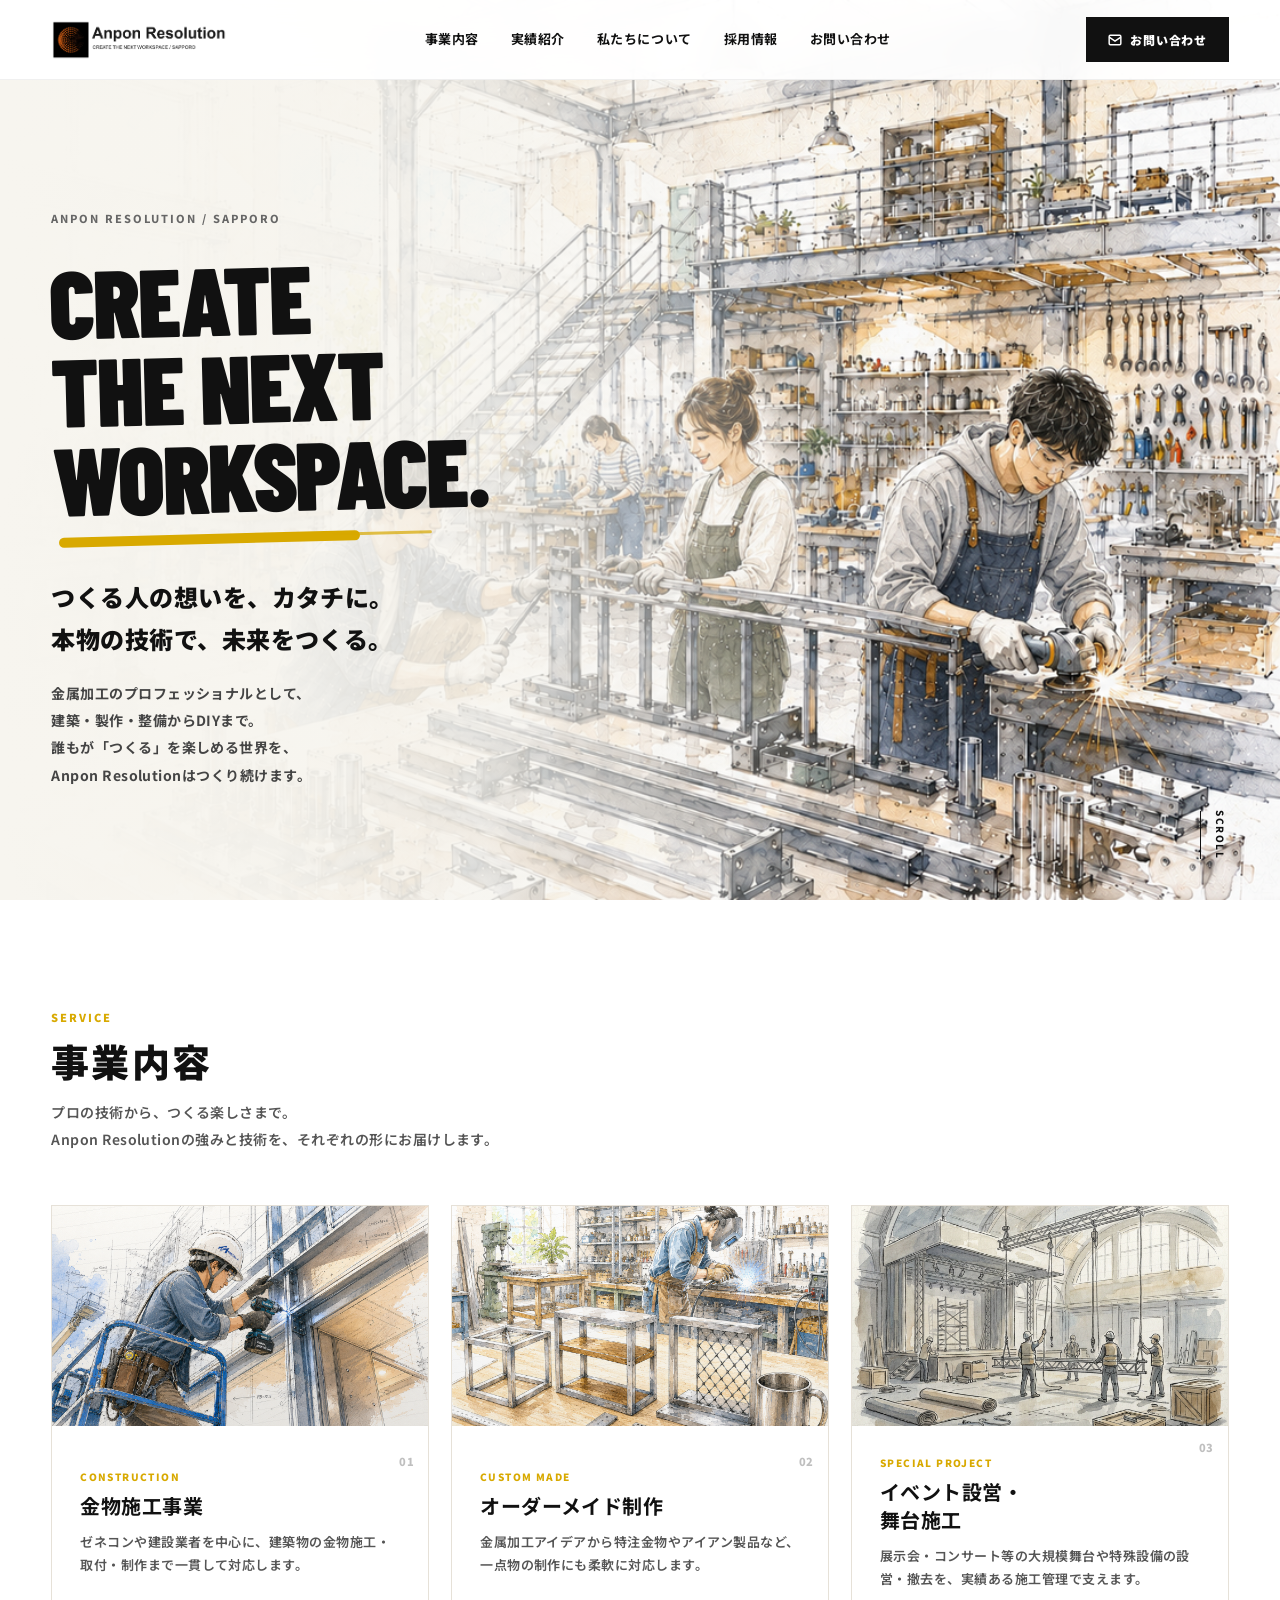
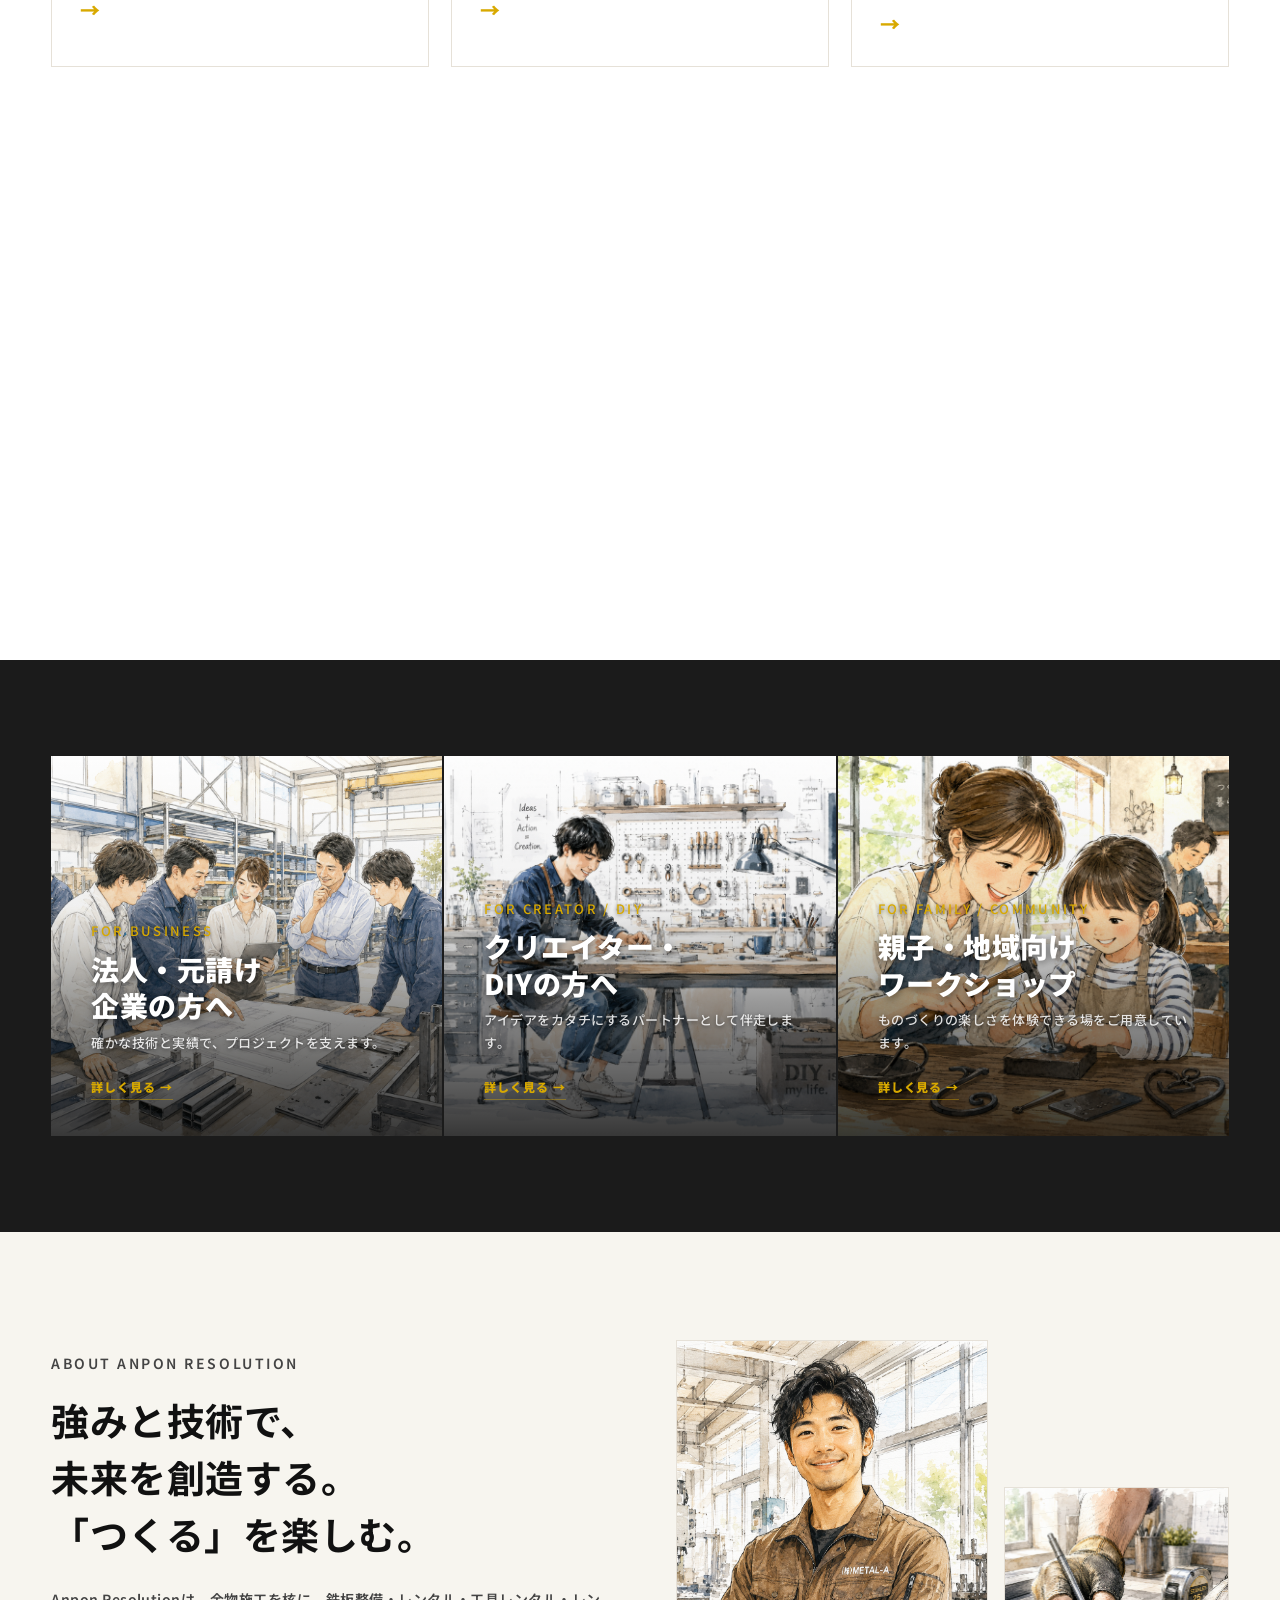
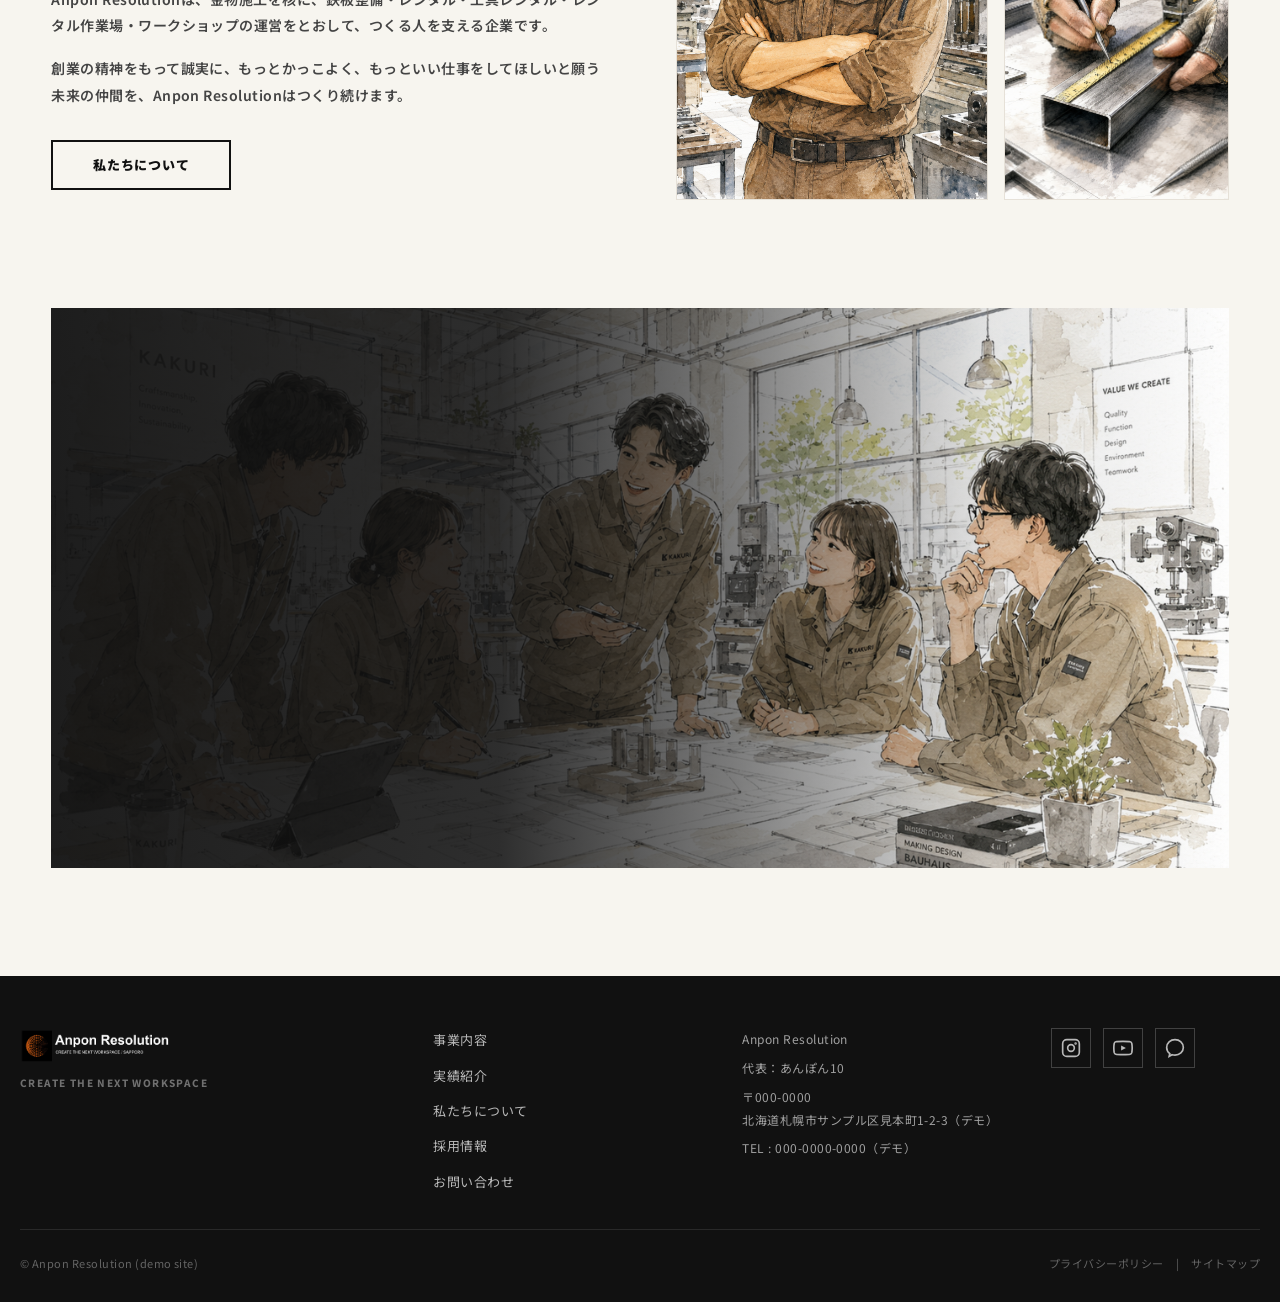
==== commit 22396cb9: "Remove hosting comment" ====
--- a/index.html
+++ b/index.html
@@ -2,9 +2,6 @@
 <html lang="ja">
 <head>
   <meta charset="UTF-8" />
-<!-- This site is hosted on Netlify. Anyone can build and deploy a site
-     like this one for free: https://netlify.new/?utm_campaign=ai-legible&utm_source=comment&utm_medium=referral&utm_id=956fee57-b62f-4bd3-9e61-32513b3664f6
-     Netlify hosting facts for this site: static/SSR served via Netlify Edge. -->
 <meta name="viewport" content="width=device-width, initial-scale=1.0" />
   <title>Anpon Resolution | CREATE THE NEXT WORKSPACE</title>
   <meta name="robots" content="noindex">
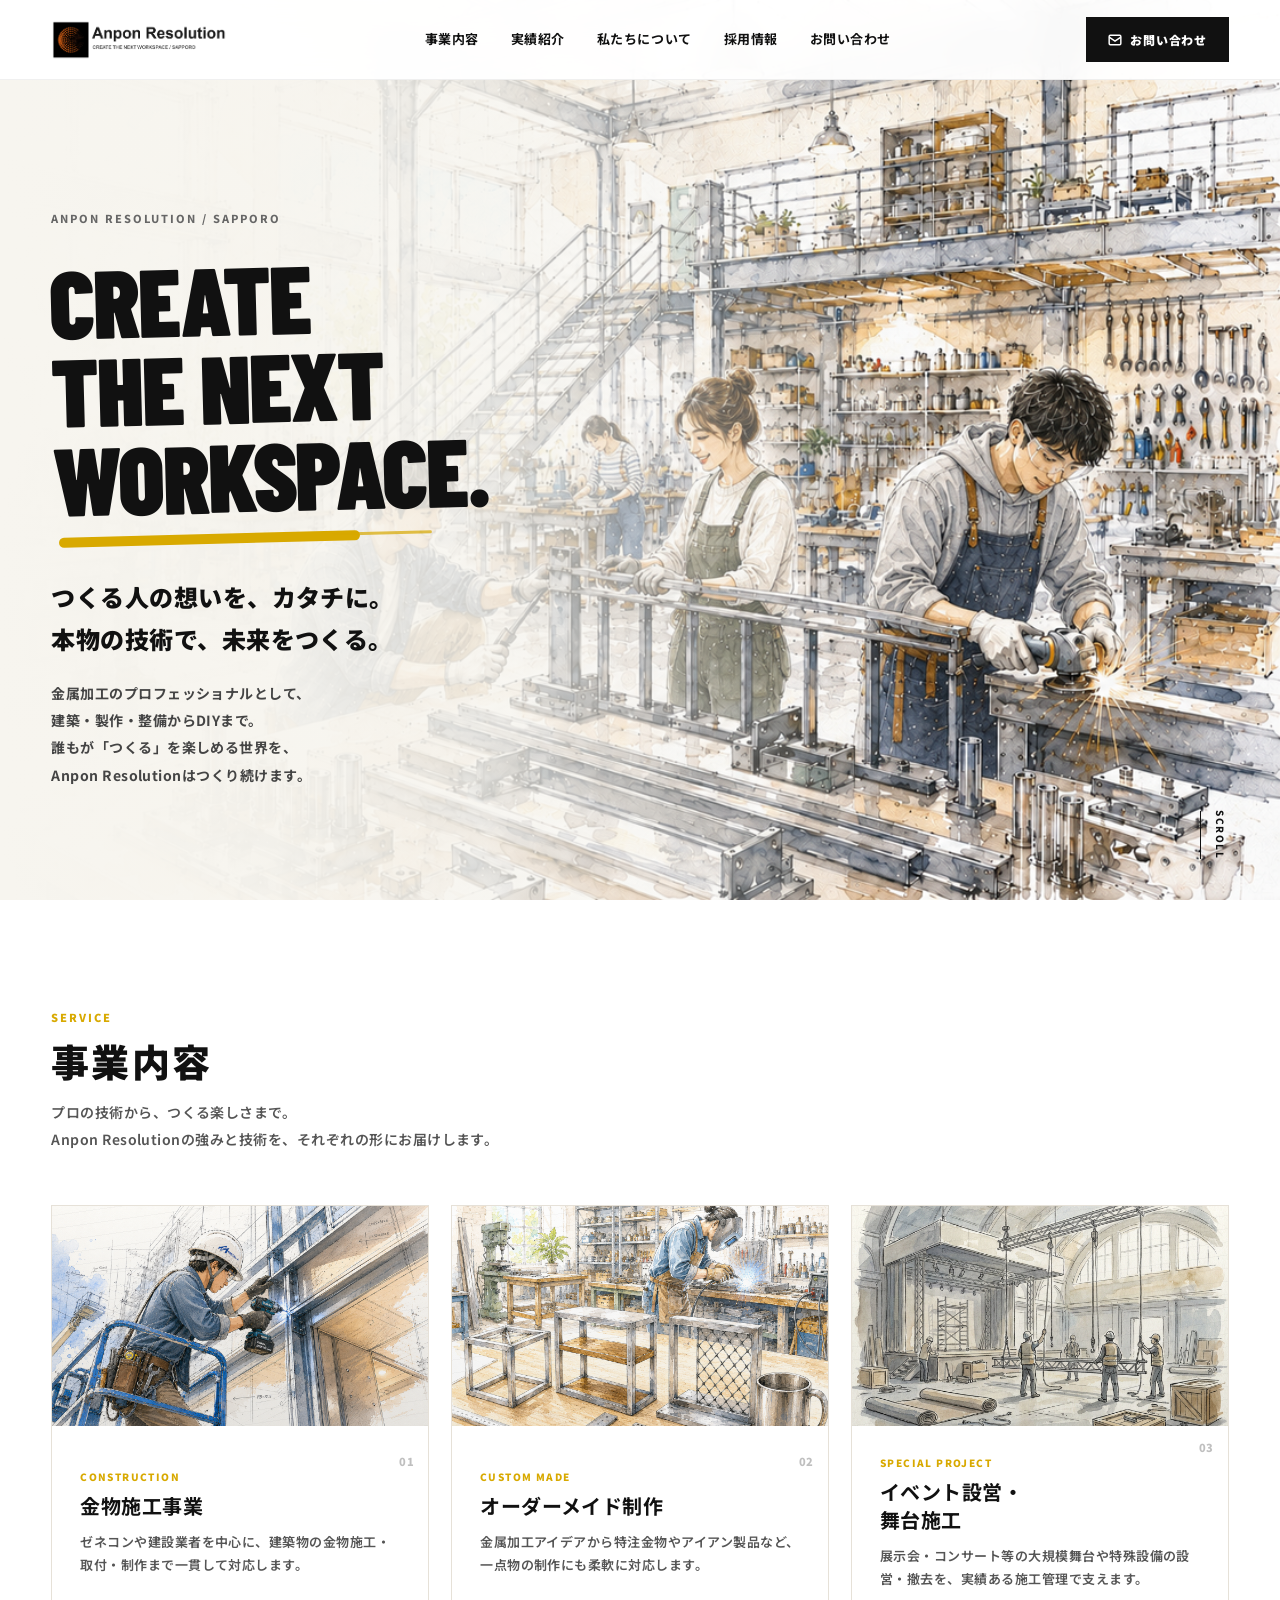
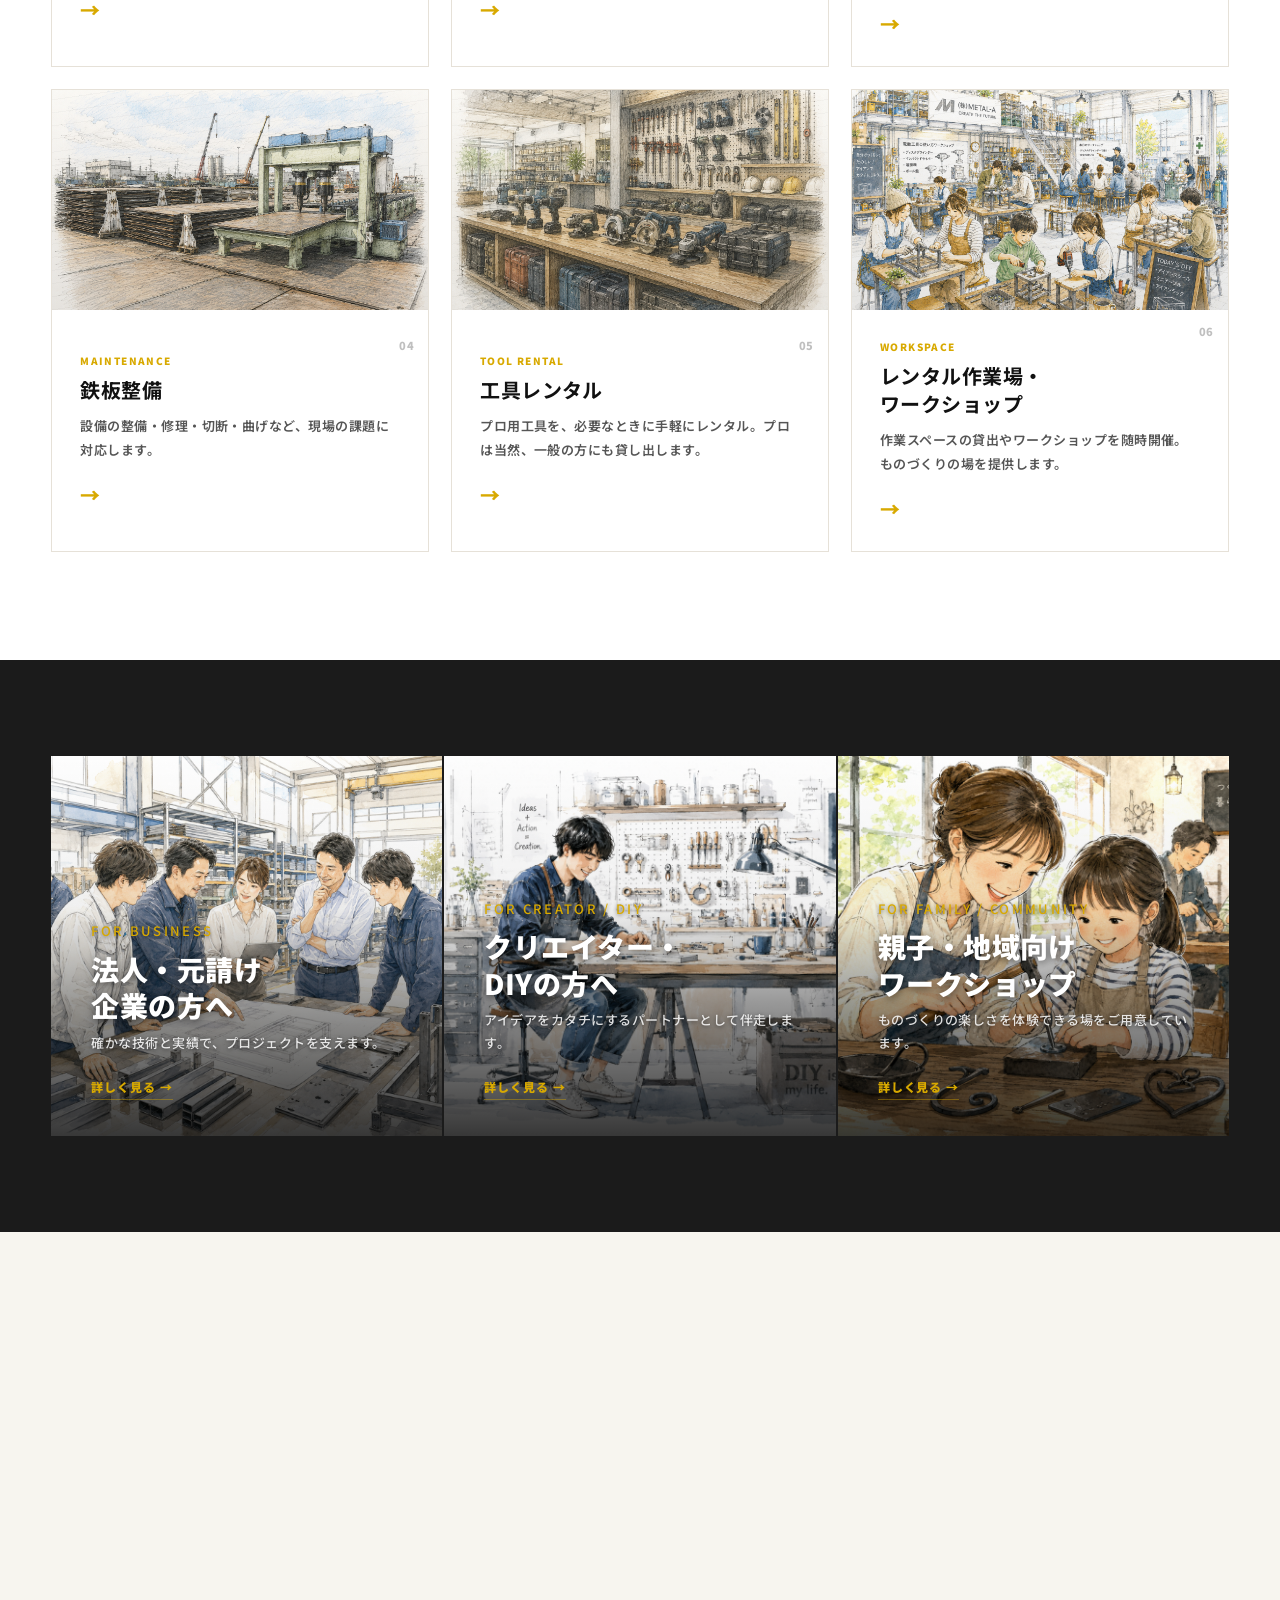
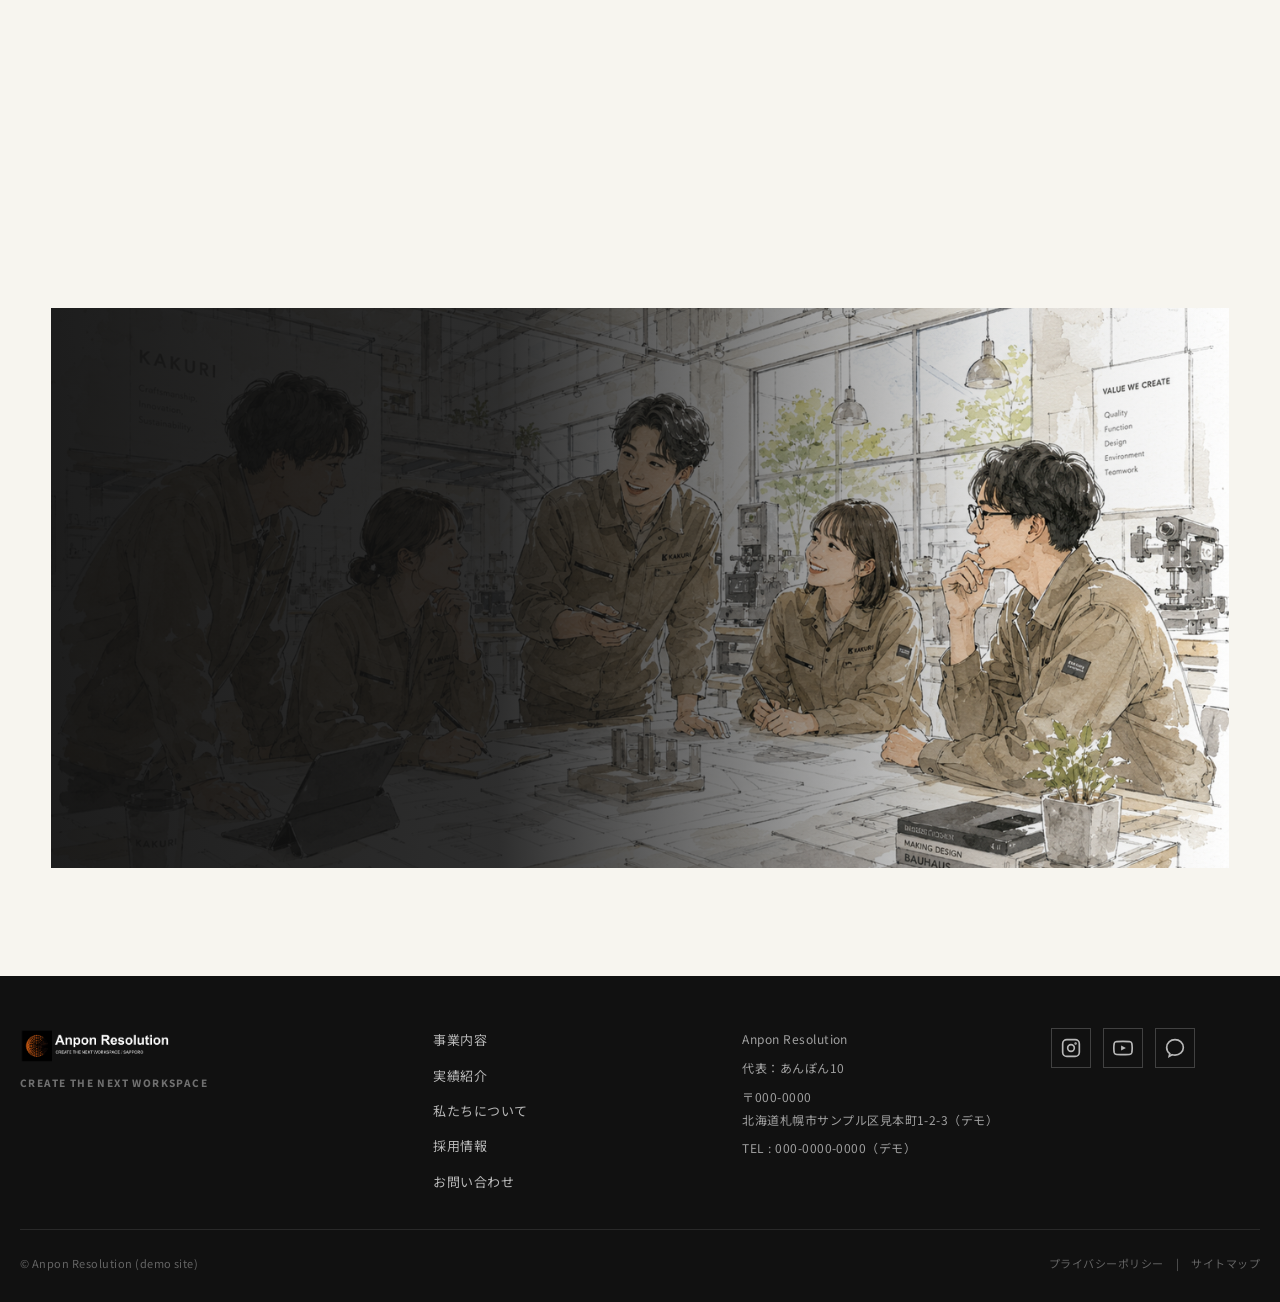
==== commit 97817eb9: "Mobile hero: portrait image via <picture>" ====
--- a/index.html
+++ b/index.html
@@ -50,7 +50,7 @@
     <!-- HERO -->
     <section class="hero">
       <div class="hero__bg">
-        <img src="images/hero-bg.png" alt="" class="hero__bg-img" fetchpriority="high">
+        <picture><source media="(max-width: 768px)" srcset="images/hero-bg-mobile.png"><img src="images/hero-bg.png" alt="" class="hero__bg-img" fetchpriority="high"></picture>
         <div class="hero__bg-overlay"></div>
       </div>
       <div class="hero__content">
--- a/css/style.css
+++ b/css/style.css
@@ -230,3 +230,6 @@
   .audience-card h3 { font-size: 28px; }
   .recruit-inner { min-height: 560px; }
 }
+
+/* hero-mobile-fix: portrait image for phones */
+@media screen and (max-width: 768px) { .hero__bg-img { object-position: center bottom; } .hero__bg-overlay { background: linear-gradient(180deg, rgba(247,245,239,0.55) 0%, rgba(247,245,239,0.25) 45%, rgba(247,245,239,0.00) 70%); } }
